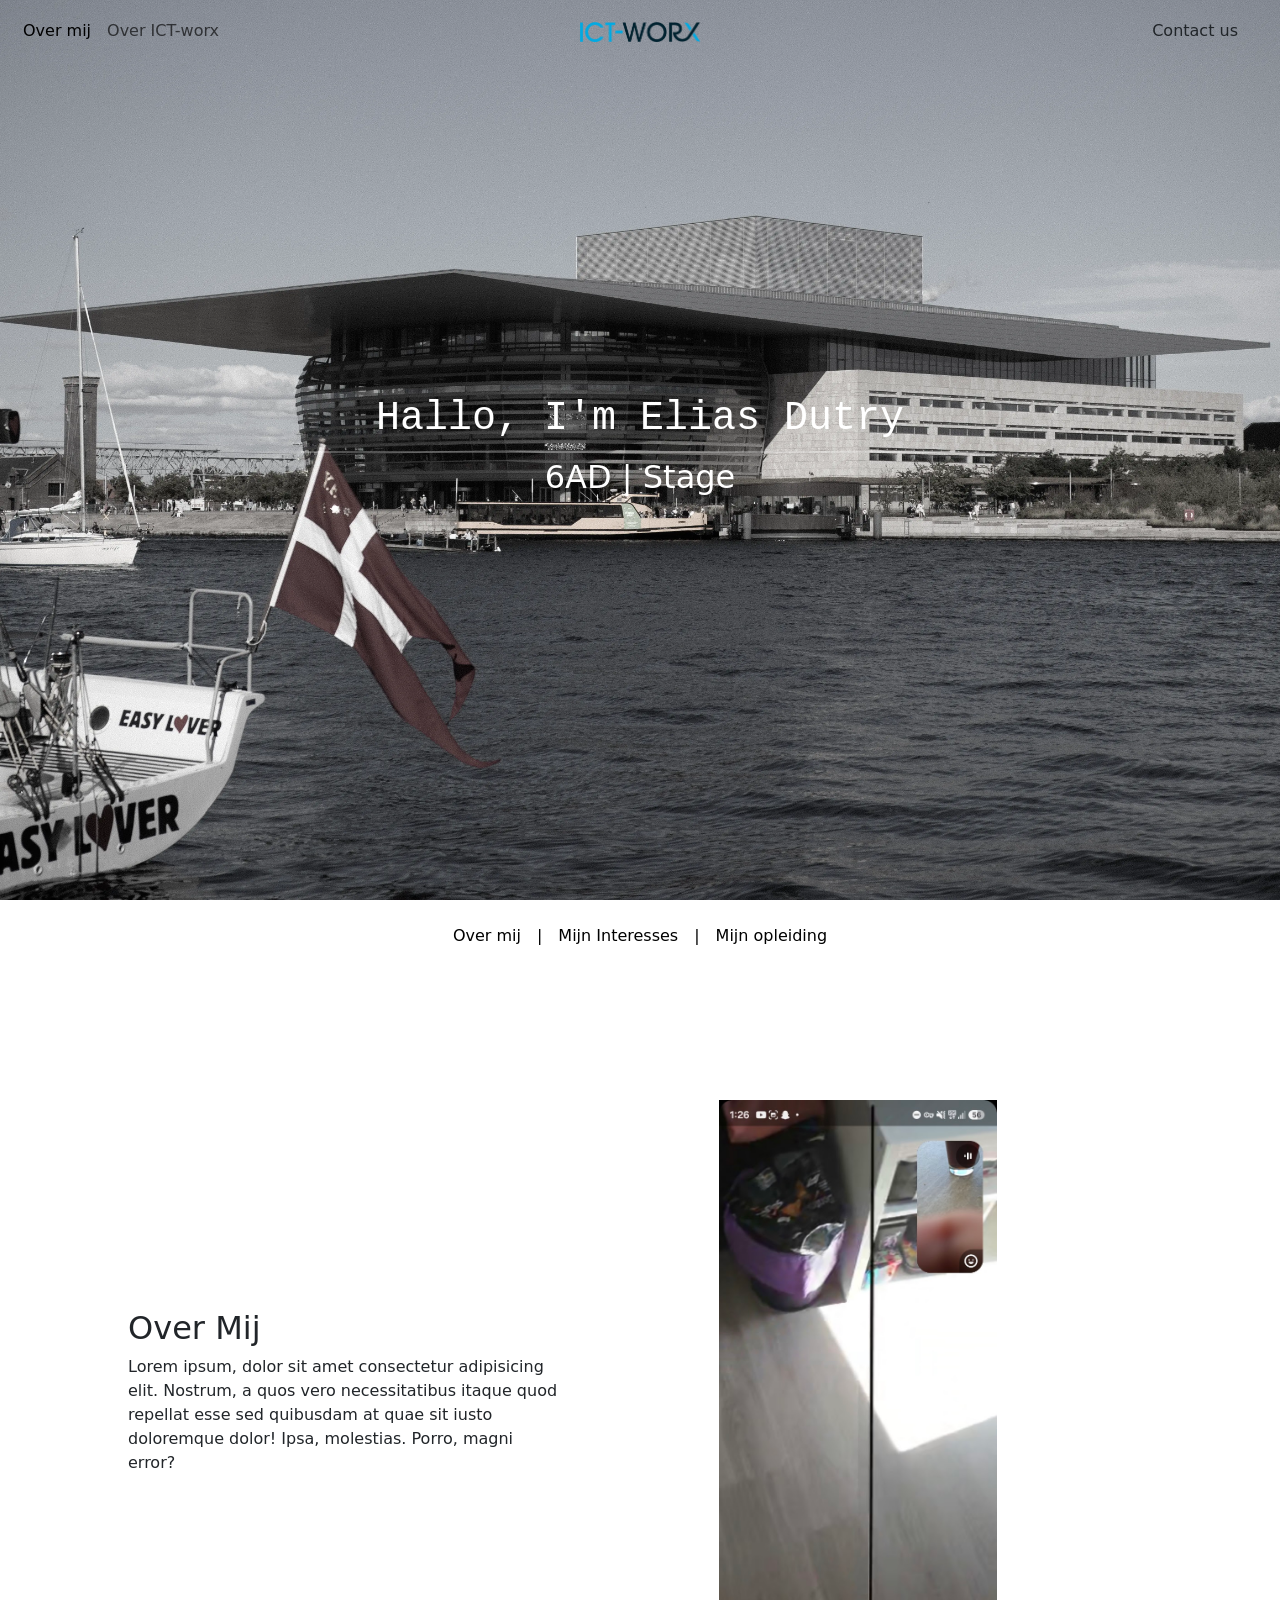
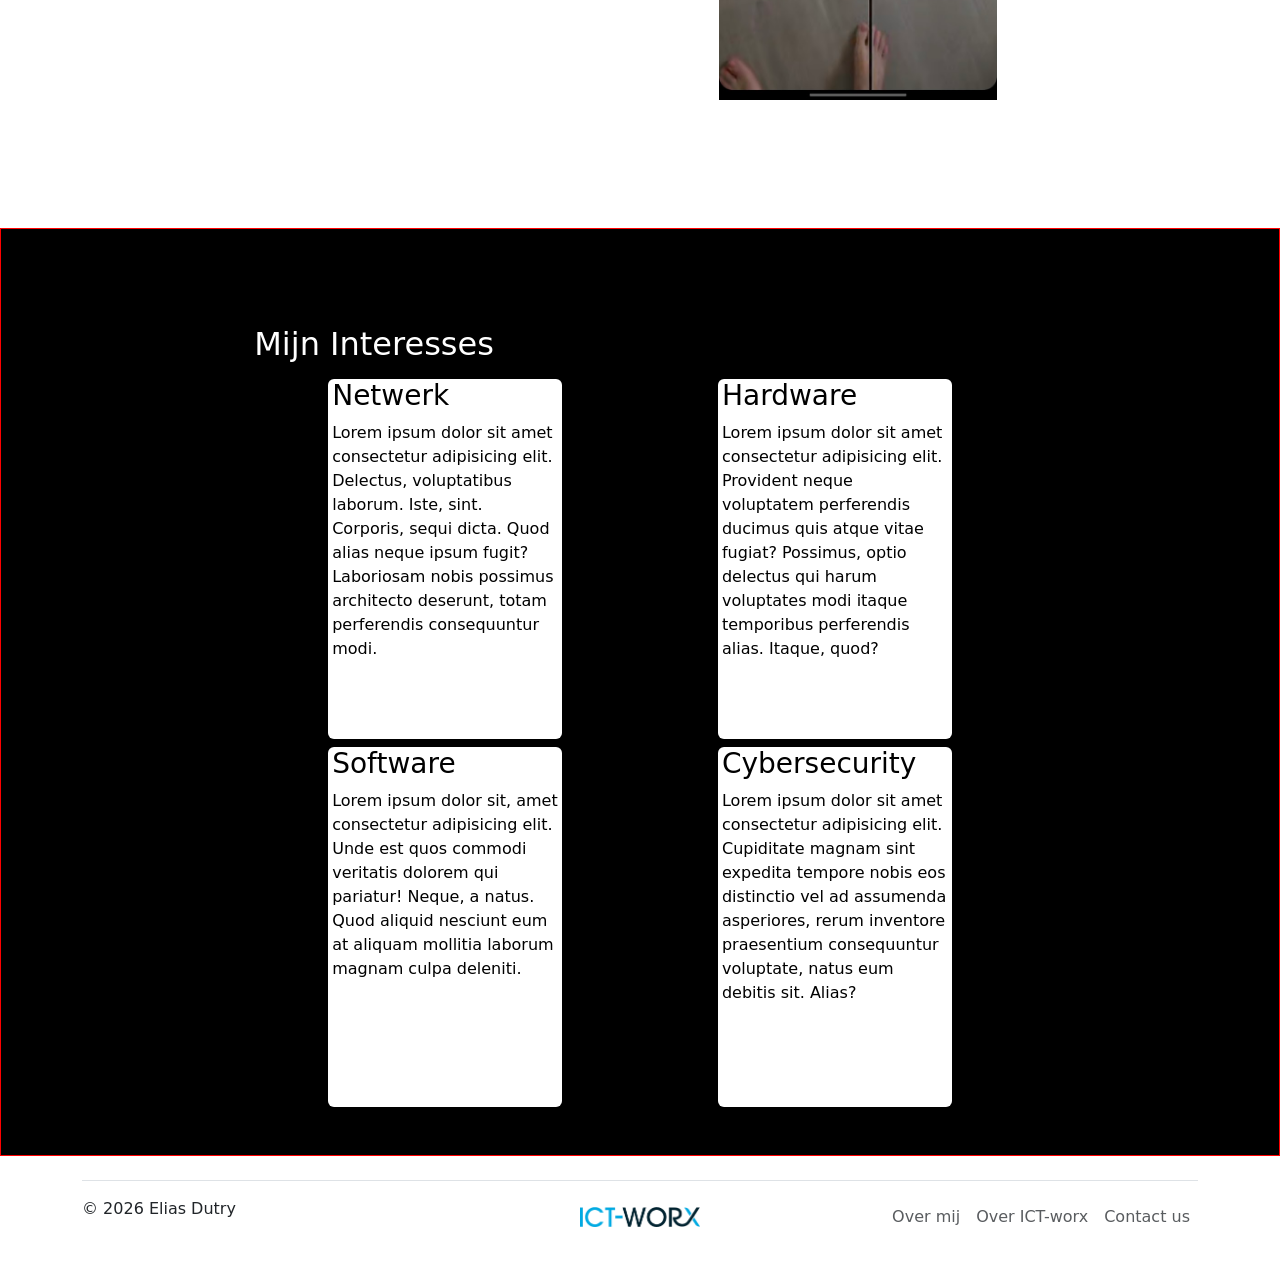
==== index.html @ 5585a932 "Start of mijn-interesses" ====
<!DOCTYPE html>
<html lang="nl">

<head>
    <meta charset="UTF-8">
    <meta name="viewport" content="width=device-width, initial-scale=1.0">
    <title>Over mij</title>

    <!-- Bootstrap referance -->
    <script src="https://cdn.jsdelivr.net/npm/bootstrap@5.3.8/dist/js/bootstrap.bundle.min.js"></script>
    <link href="https://cdn.jsdelivr.net/npm/bootstrap@5.3.8/dist/css/bootstrap.min.css" rel="stylesheet">
    <!--External CSS Stylesheet-->
    <link href="css/style.css" rel="stylesheet">
    <link href="css/style-index.css" rel="stylesheet">
</head>

<body>
    <div id="navbar"></div>

    <main>
        <section id="hero">
            <div class="px-4 py-5 text-center hero">
                <h1>Hallo, I'm Elias Dutry</h1>
                <hr>
                <h2>6AD | Stage</h2>
            </div>
        </section>

        <section>
            <ul class="nav justify-content-center p-3 sup-nav">
                <li class="nav-item">
                    <a class="nav-link" aria-current="page" href="#Over-mij">Over mij</a>
                </li>
                <li class="nav-item">
                    <a class="nav-link" aria-current="page" href="#mijn-interesses">Mijn Interesses</a>
                </li>
                <li class="nav-item">
                    <a class="nav-link" aria-current="page" href="#">Mijn opleiding</a>
                </li>
            </ul>
        </section>

        <section id="over-mij">
            <div class="row g-2">
                <div class="col-md over-mij-text">
                    <div>
                        <h2>Over Mij</h2>
                        <p>Lorem ipsum, dolor sit amet consectetur adipisicing elit. Nostrum, a quos vero
                            necessitatibus
                            itaque quod repellat esse sed quibusdam at quae sit iusto doloremque dolor! Ipsa,
                            molestias.
                            Porro, magni error?</p>
                    </div>
                </div>
                <div class="col-md">
                    <div>
                        <img src="afbeeldingen/Screenshot_20260827_132645_Snapchat.jpg" alt="Martin">
                    </div>

                </div>
            </div>
        </section>

        <section id="mijn-interesses">
            <div class="px-4 py-5 mt-5 div-interesse">
                <div class="row g-2">
                    <h2>Mijn Interesses</h2>
                    <div class="col-md rounded">
                        <h3>Netwerk</h3>
                        <p>Lorem ipsum dolor sit amet consectetur adipisicing elit. Delectus, voluptatibus laborum.
                            Iste, sint. Corporis, sequi dicta. Quod alias neque ipsum fugit? Laboriosam nobis possimus
                            architecto deserunt, totam perferendis consequuntur modi.</p>
                    </div>
                    <div class="col-md rounded">
                        <h3>Hardware</h3>
                        <p>Lorem ipsum dolor sit amet consectetur adipisicing elit. Provident neque voluptatem
                            perferendis ducimus quis atque vitae fugiat? Possimus, optio delectus qui harum voluptates
                            modi itaque temporibus perferendis alias. Itaque, quod?</p>
                    </div>
                    <div class="col-md rounded">
                        <h3>Software</h3>
                        <p>Lorem ipsum dolor sit, amet consectetur adipisicing elit. Unde est quos commodi veritatis
                            dolorem qui pariatur! Neque, a natus. Quod aliquid nesciunt eum at aliquam mollitia laborum
                            magnam culpa deleniti.</p>
                    </div>
                    <div class="col-md rounded">
                        <h3>Cybersecurity</h3>
                        <p>Lorem ipsum dolor sit amet consectetur adipisicing elit. Cupiditate magnam sint expedita
                            tempore nobis eos distinctio vel ad assumenda asperiores, rerum inventore praesentium
                            consequuntur voluptate, natus eum debitis sit. Alias?</p>
                    </div>
                </div>
            </div>
        </section>
    </main>

    <div id="footer"></div>

    <script src="js/components.js"></script>
</body>

</html>
---- css/style.css ----
/*Logo aanpassen voor nav en footer*/
.logo{
    height: 20px;
}
    /*Alles voor de Nav*/
/*Changes some aspects of the main nav bar. Later needed for the logo and contact us*/
.top-row{
    min-height: 45px;
    display: flex;
    align-items: center;
    padding: 0 15px;
}

/*Logo centeren in the navigation bar*/
.logo-center{
    position: absolute;
    left: 50%;
    top: 50%;
    transform: translate(-50%, -50%);
}

.contact-link{
    margin-left: auto;
}

@media (min-width: 768px){
    .top-row{
        min-height: 45px;
    }

    .navbar-collapse{
        position: absolute;
        left: 0;
        top: 50%;
        transform: translateY(-50%);
        padding: 0 15px;
    } 
}
/*Removes border on the hamburger*/
.navbar-toggler, .navbar-toggler:focus{
    border: none;
    box-shadow: none;
}
/*Added padding around the links in the hamburger*/
.navbar .nav-link{
    padding: 7px 15px;
}

/* Scrollbar */
html {
    scrollbar-width: none;
}

html::-webkit-scrollbar {
    display: none;
}

#navbar {
    position: fixed;
    top: 0;
    left: 0;
    width: 100%;

    z-index: 1000;

    transition: transform 0.3s ease;
}

#navbar.nav-hidden {
    transform: translateY(-100%);
}

.navbar {
    background: transparent !important;
    border: none;
}
---- css/style-index.css ----
/* Everything for the Hero section */
#hero {
    color: white;
    /* For background image*/
    background-image: url("../afbeeldingen/background-image.webp");
    background-repeat: no-repeat;
    background-size: cover;
    background-position: center;
    width: 100vw;
    height: 100vh;
    display: flex;
    justify-content: center;
    align-items: center;


}

#hero div {
    width: 70%;
}

.hero h1 {
    font-family: monospace;
}

hr {
    width: calc(100% - 20%);
    display: block;
    height: 5px;
    border: 0;
    border-top: 2px solid white;
    margin: 2px auto;
}

/* Everything for the sup-nav section */
.sup-nav {
    --bs-nav-link-color: black;
    --bs-nav-link-hover-font: black;
}

.sup-nav .nav-item {
    display: flex;
    align-items: center;
}

.sup-nav .nav-item:not(:last-child)::after {
    content: "|";
    color: black;
}

.sup-nav .nav-link {
    transition: transform 0.2s ease, color 0.2s ease;
}

.sup-nav .nav-link:hover {
    transform: scale(1.1);
    color: black;
    font-weight: bold;
}

/* Everything for the Over-mij section */
#over-mij {
    padding: 10%;
}

.over-mij-text {
    padding-right: 15%;
    display: flex;
    justify-content: center;
    align-items: center;
}

#over-mij img {
    height: 600px;
}

/* Everything for the Mijn-Interesses section */
#mijn-interesses {
    color: white;
    border: 1px solid red;
    background-color: black;
}

#mijn-interesses div {
    margin-left: 10%;
    margin-right: 10%;
}

#mijn-interesses .col-md{
    height: 40vh;
    color: black;
    background: white;
}
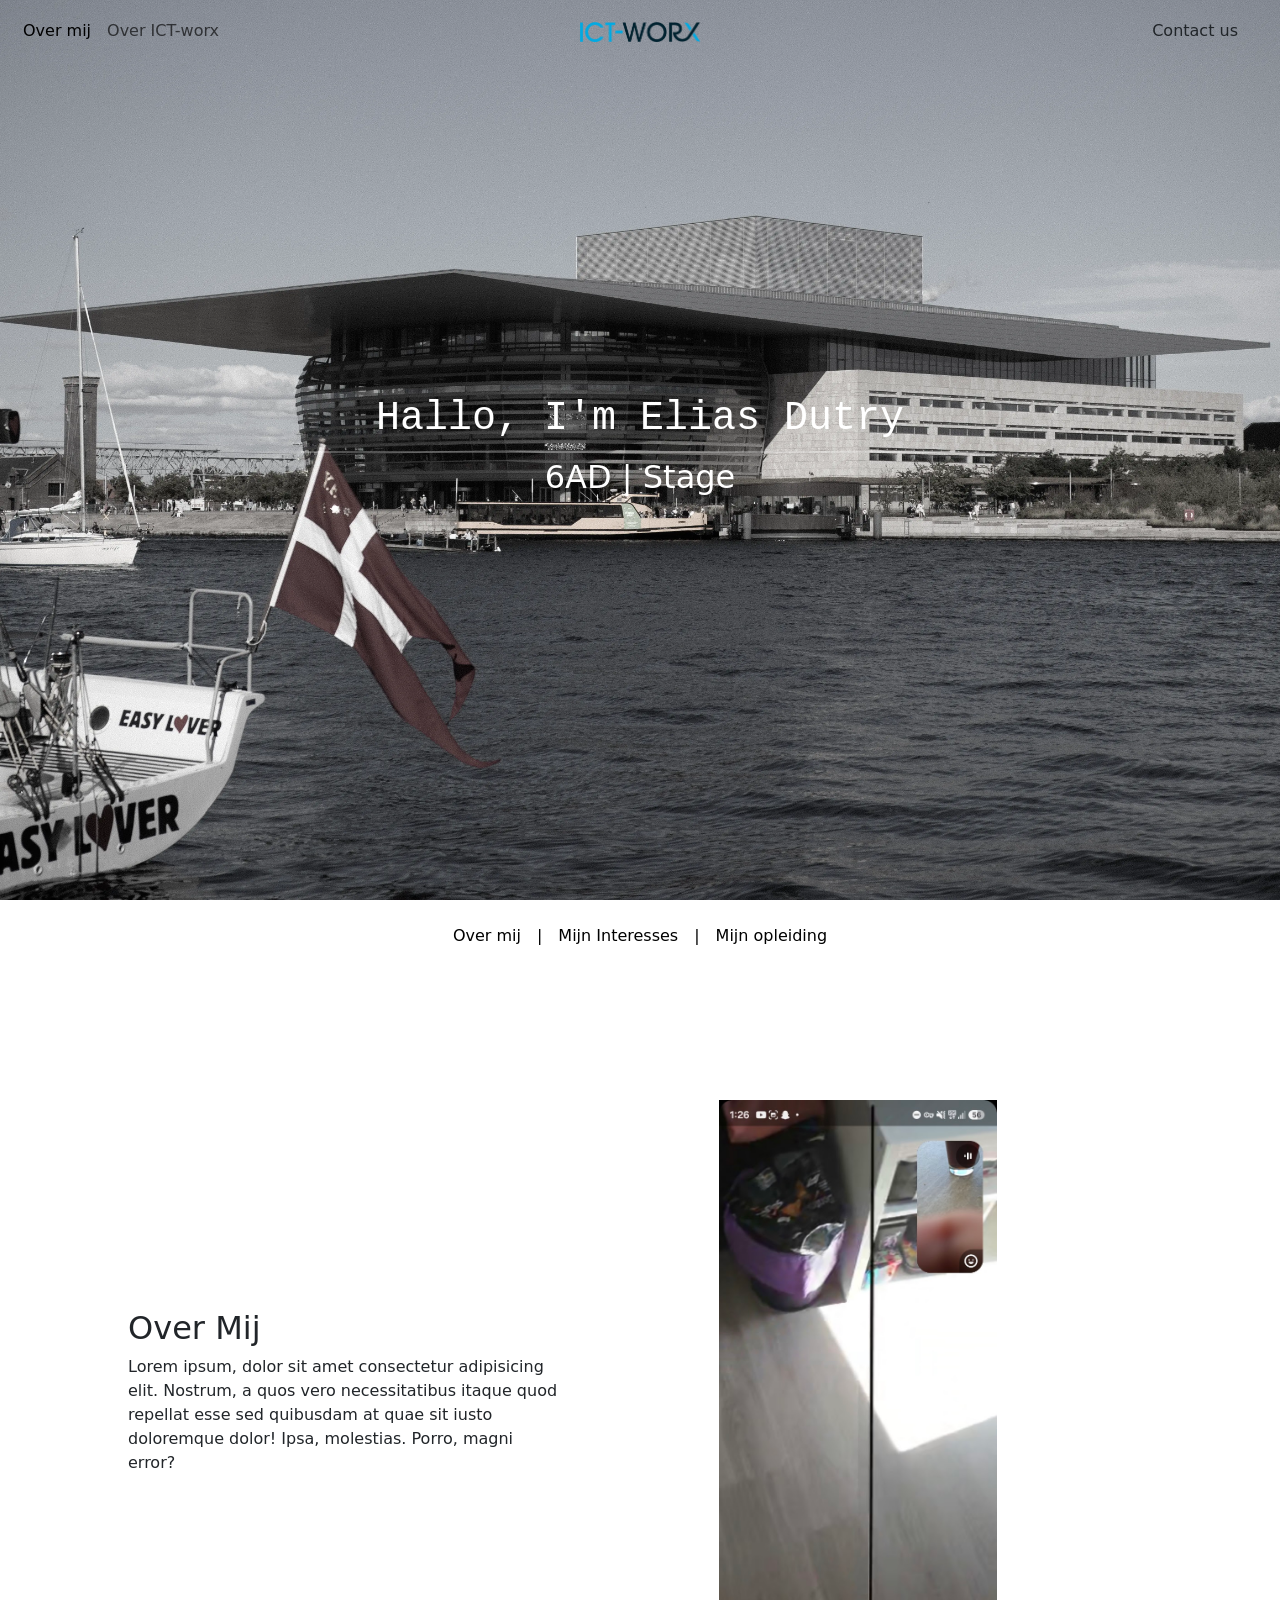
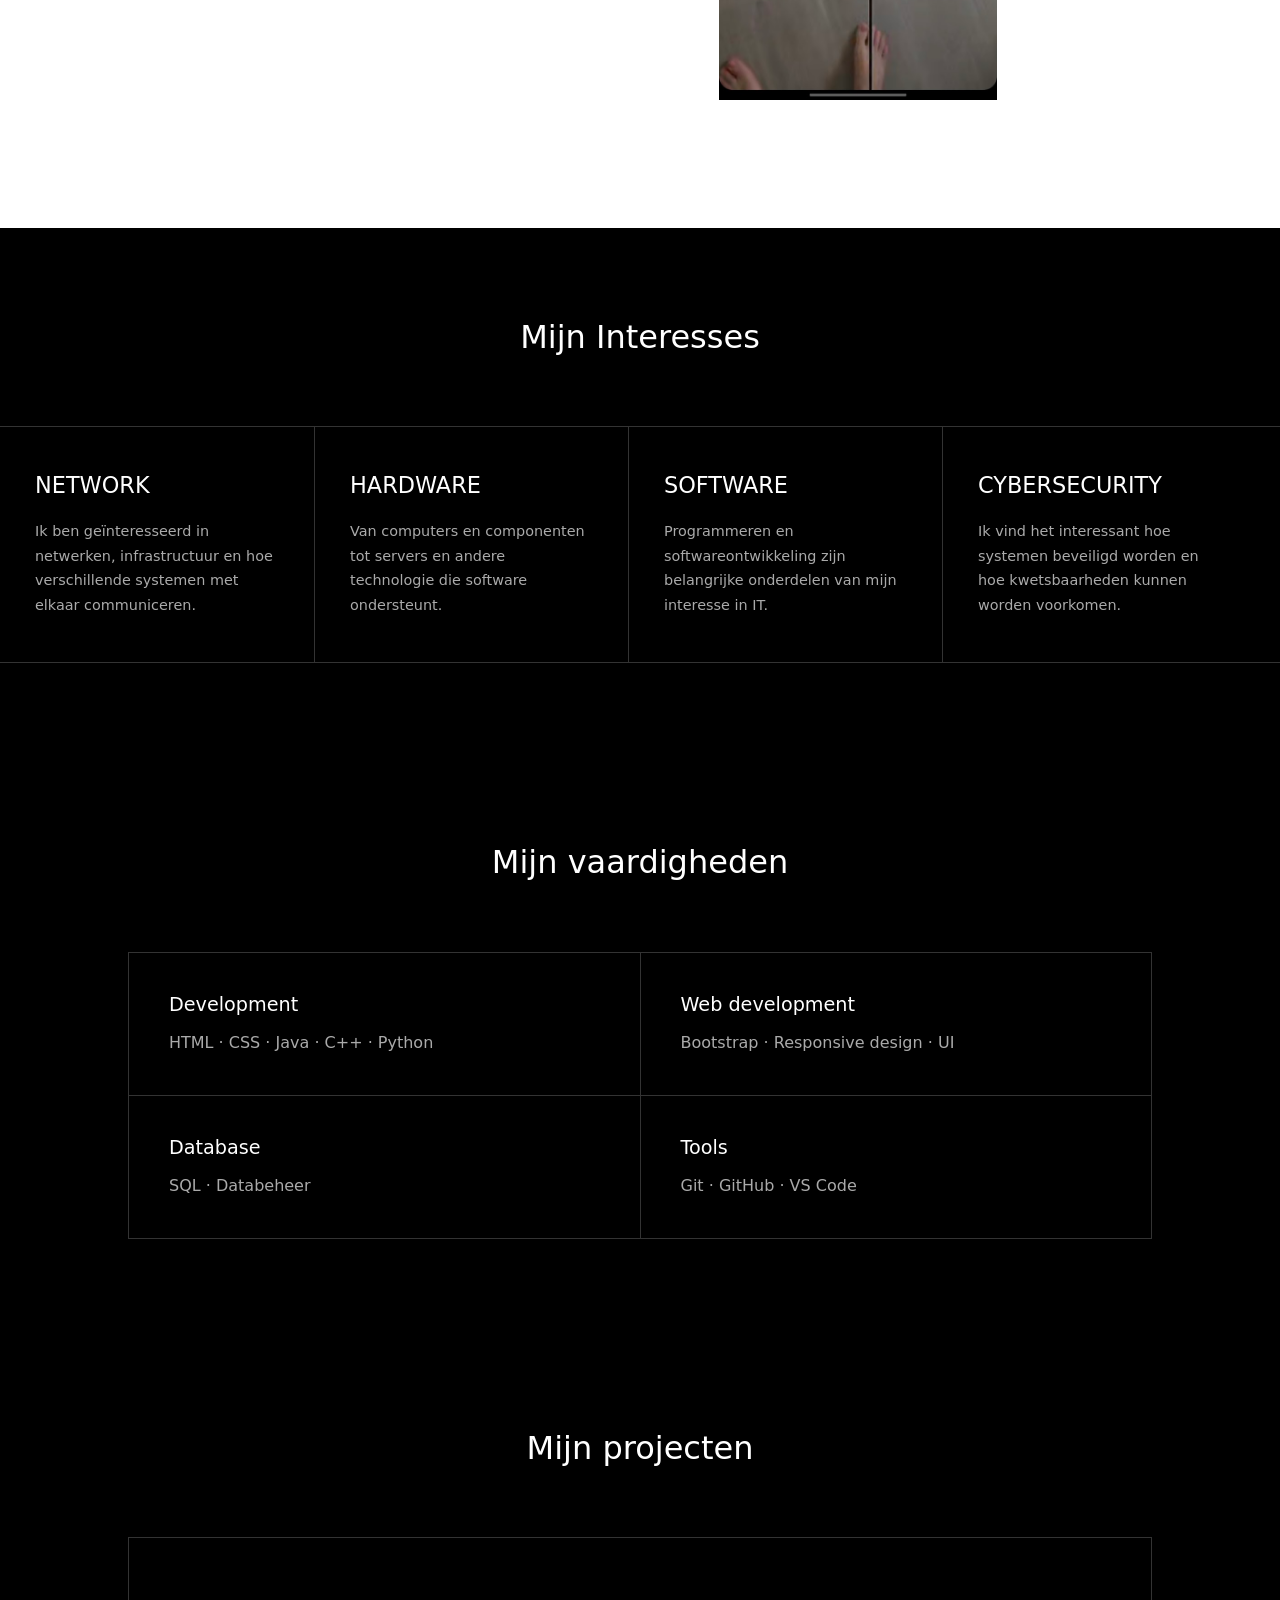
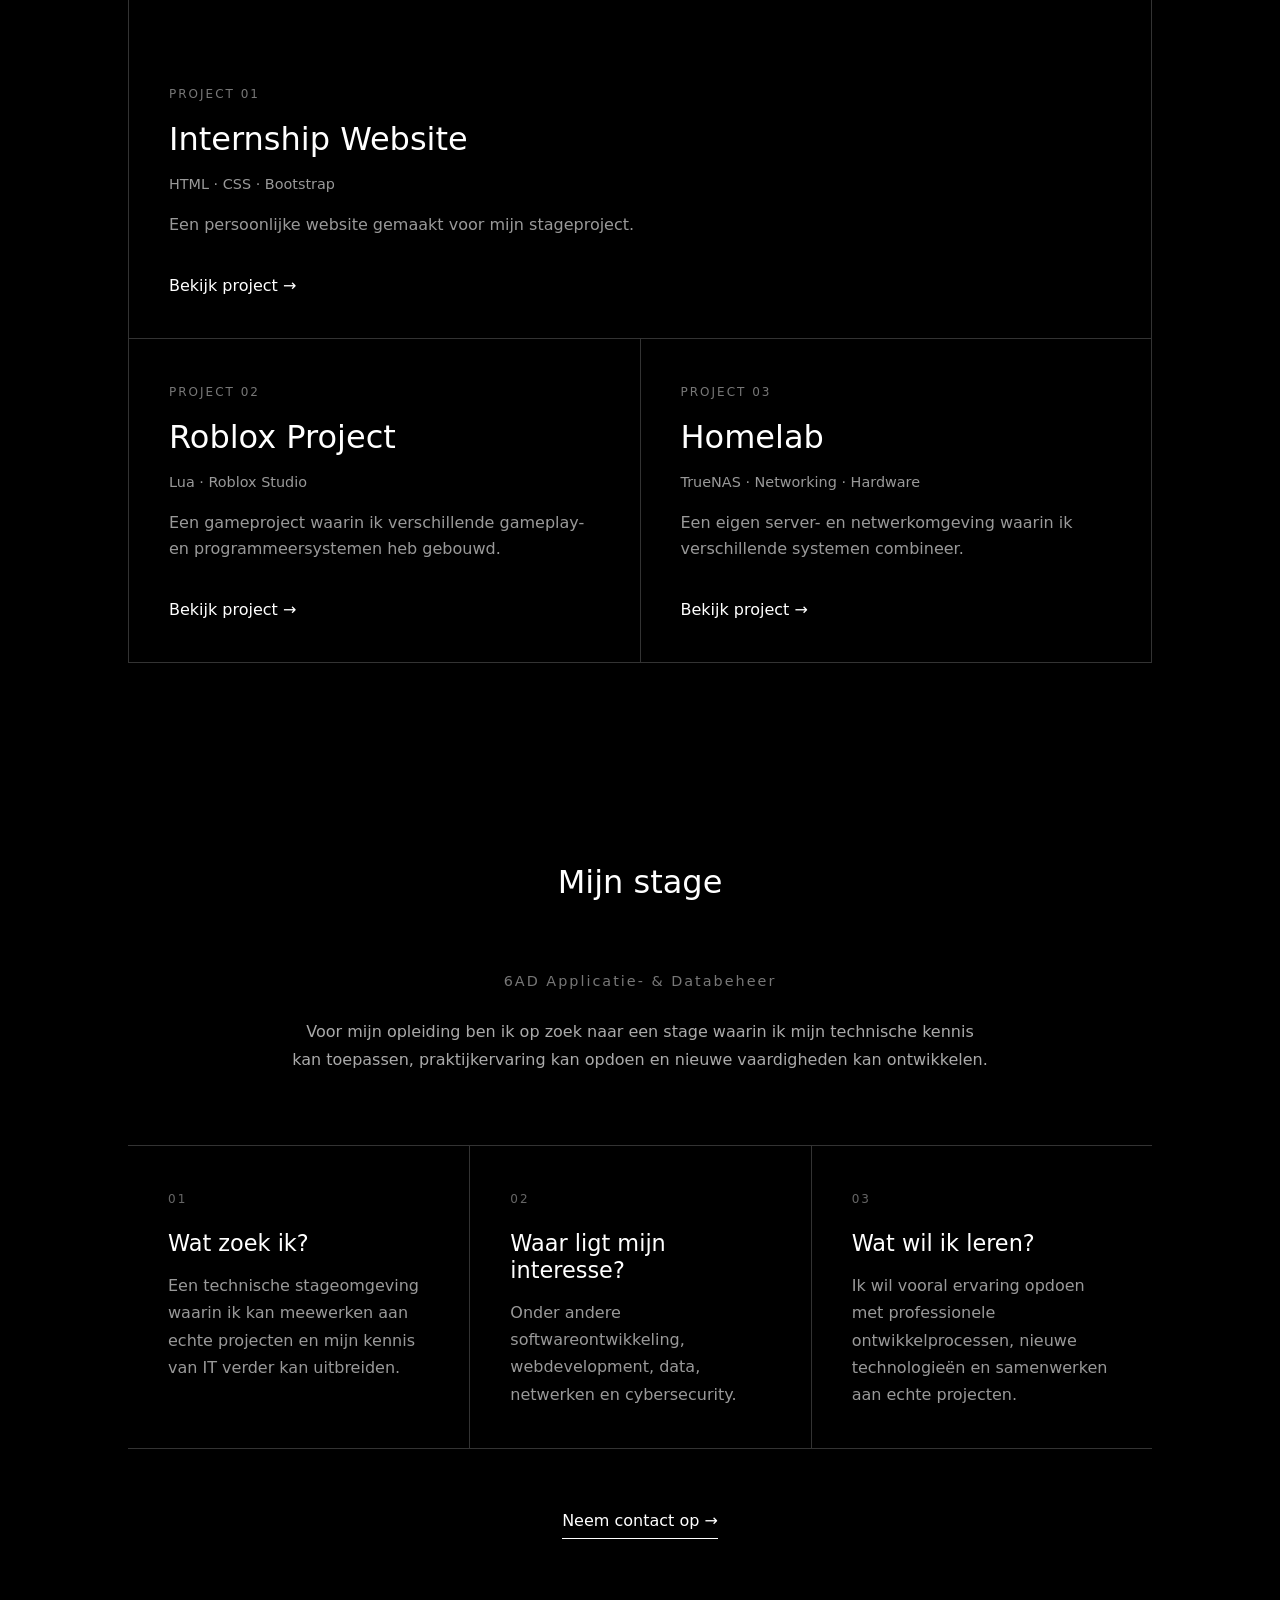
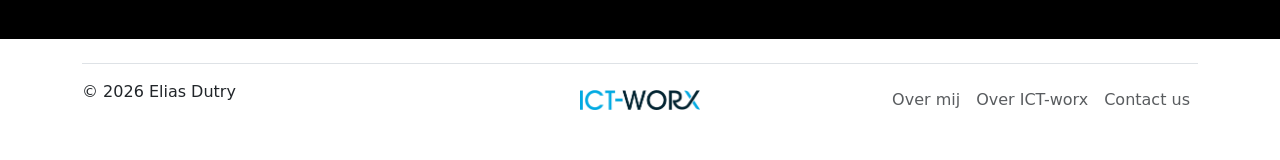
==== commit 84dd1674: "almost done with over mij" ====
--- a/index.html
+++ b/index.html
@@ -61,36 +61,204 @@
             </div>
         </section>
 
-        <section id="mijn-interesses">
-            <div class="px-4 py-5 mt-5 div-interesse">
-                <div class="row g-2">
-                    <h2>Mijn Interesses</h2>
-                    <div class="col-md rounded">
-                        <h3>Netwerk</h3>
-                        <p>Lorem ipsum dolor sit amet consectetur adipisicing elit. Delectus, voluptatibus laborum.
-                            Iste, sint. Corporis, sequi dicta. Quod alias neque ipsum fugit? Laboriosam nobis possimus
-                            architecto deserunt, totam perferendis consequuntur modi.</p>
-                    </div>
-                    <div class="col-md rounded">
-                        <h3>Hardware</h3>
-                        <p>Lorem ipsum dolor sit amet consectetur adipisicing elit. Provident neque voluptatem
-                            perferendis ducimus quis atque vitae fugiat? Possimus, optio delectus qui harum voluptates
-                            modi itaque temporibus perferendis alias. Itaque, quod?</p>
-                    </div>
-                    <div class="col-md rounded">
-                        <h3>Software</h3>
-                        <p>Lorem ipsum dolor sit, amet consectetur adipisicing elit. Unde est quos commodi veritatis
-                            dolorem qui pariatur! Neque, a natus. Quod aliquid nesciunt eum at aliquam mollitia laborum
-                            magnam culpa deleniti.</p>
-                    </div>
-                    <div class="col-md rounded">
-                        <h3>Cybersecurity</h3>
-                        <p>Lorem ipsum dolor sit amet consectetur adipisicing elit. Cupiditate magnam sint expedita
-                            tempore nobis eos distinctio vel ad assumenda asperiores, rerum inventore praesentium
-                            consequuntur voluptate, natus eum debitis sit. Alias?</p>
-                    </div>
-                </div>
-            </div>
+        <section class="interests">
+            <div class="container-fluid">
+                <h2 class="section-title">Mijn Interesses</h2>
+                <div class="row interests-row">
+                    <div class="row">                    
+                        <div class="col-md-6 col-lg-3 interest">
+                            <h3>NETWORK</h3>
+                            <p>Ik ben geïnteresseerd in netwerken, infrastructuur
+                                en hoe verschillende systemen met elkaar communiceren.</p>
+                        </div>
+                        <div class="col-md-6 col-lg-3 interest">
+                            <h3>HARDWARE</h3>
+                            <p>Van computers en componenten tot servers en andere
+                                technologie die software ondersteunt.</p>
+                        </div>
+                        <div class="col-md-6 col-lg-3 interest">
+                            <h3>SOFTWARE</h3>
+                            <p>Programmeren en softwareontwikkeling zijn belangrijke
+                                onderdelen van mijn interesse in IT.</p>
+                        </div>
+                        <div class="col-md-6 col-lg-3 interest">
+                            <h3>CYBERSECURITY</h3>
+                            <p>Ik vind het interessant hoe systemen beveiligd worden
+                                en hoe kwetsbaarheden kunnen worden voorkomen.</p>
+                        </div>
+                    </div>
+                </div>
+            </div>
+        </section>
+
+        <section class="skills">
+
+            <h2 class="section-title">Mijn vaardigheden</h2>
+        
+            <div class="skills-grid">
+        
+                <div class="skill">
+                    <h3>Development</h3>
+                    <p>HTML · CSS · Java · C++ · Python</p>
+                </div>
+        
+                <div class="skill">
+                    <h3>Web development</h3>
+                    <p>Bootstrap · Responsive design · UI</p>
+                </div>
+        
+                <div class="skill">
+                    <h3>Database</h3>
+                    <p>SQL · Databeheer</p>
+                </div>
+        
+                <div class="skill">
+                    <h3>Tools</h3>
+                    <p>Git · GitHub · VS Code</p>
+                </div>
+        
+            </div>
+        
+        </section>
+
+        <section class="projects">
+
+            <h2 class="section-title">Mijn projecten</h2>
+        
+            <div class="projects-grid">
+        
+                <article class="project project-large">
+                    <div class="project-content">
+        
+                        <span class="project-number">PROJECT 01</span>
+        
+                        <h3>Internship Website</h3>
+        
+                        <p class="project-tech">
+                            HTML · CSS · Bootstrap
+                        </p>
+        
+                        <p>
+                            Een persoonlijke website gemaakt voor mijn
+                            stageproject.
+                        </p>
+        
+                        <a href="index.html">Bekijk project →</a>
+        
+                    </div>
+                </article>
+        
+        
+                <article class="project">
+                    <div class="project-content">
+        
+                        <span class="project-number">PROJECT 02</span>
+        
+                        <h3>Roblox Project</h3>
+        
+                        <p class="project-tech">
+                            Lua · Roblox Studio
+                        </p>
+        
+                        <p>
+                            Een gameproject waarin ik verschillende
+                            gameplay- en programmeersystemen heb gebouwd.
+                        </p>
+        
+                        <a href="#">Bekijk project →</a>
+        
+                    </div>
+                </article>
+        
+        
+                <article class="project">
+                    <div class="project-content">
+        
+                        <span class="project-number">PROJECT 03</span>
+        
+                        <h3>Homelab</h3>
+        
+                        <p class="project-tech">
+                            TrueNAS · Networking · Hardware
+                        </p>
+        
+                        <p>
+                            Een eigen server- en netwerkomgeving waarin
+                            ik verschillende systemen combineer.
+                        </p>
+        
+                        <a href="#">Bekijk project →</a>
+        
+                    </div>
+                </article>
+        
+            </div>
+        
+        </section>
+
+        <section class="internship">
+
+            <h2 class="section-title">Mijn stage</h2>
+        
+            <div class="internship-intro">
+                <p class="internship-subtitle">
+                    6AD Applicatie- & Databeheer
+                </p>
+        
+                <p>
+                    Voor mijn opleiding ben ik op zoek naar een stage
+                    waarin ik mijn technische kennis kan toepassen,
+                    praktijkervaring kan opdoen en nieuwe vaardigheden
+                    kan ontwikkelen.
+                </p>
+            </div>
+        
+        
+            <div class="internship-grid">
+        
+                <div class="internship-item">
+                    <span>01</span>
+                    <h3>Wat zoek ik?</h3>
+        
+                    <p>
+                        Een technische stageomgeving waarin ik kan
+                        meewerken aan echte projecten en mijn kennis
+                        van IT verder kan uitbreiden.
+                    </p>
+                </div>
+        
+        
+                <div class="internship-item">
+                    <span>02</span>
+                    <h3>Waar ligt mijn interesse?</h3>
+        
+                    <p>
+                        Onder andere softwareontwikkeling, webdevelopment,
+                        data, netwerken en cybersecurity.
+                    </p>
+                </div>
+        
+        
+                <div class="internship-item">
+                    <span>03</span>
+                    <h3>Wat wil ik leren?</h3>
+        
+                    <p>
+                        Ik wil vooral ervaring opdoen met professionele
+                        ontwikkelprocessen, nieuwe technologieën en
+                        samenwerken aan echte projecten.
+                    </p>
+                </div>
+        
+            </div>
+        
+        
+            <div class="internship-contact">
+                <a href="contact.html">
+                    Neem contact op →
+                </a>
+            </div>
+        
         </section>
     </main>
 
--- a/css/style-index.css
+++ b/css/style-index.css
@@ -11,8 +11,6 @@
     display: flex;
     justify-content: center;
     align-items: center;
-
-
 }
 
 #hero div {
@@ -75,19 +73,256 @@
 }
 
 /* Everything for the Mijn-Interesses section */
-#mijn-interesses {
-    color: white;
-    border: 1px solid red;
-    background-color: black;
-}
-
-#mijn-interesses div {
-    margin-left: 10%;
-    margin-right: 10%;
-}
-
-#mijn-interesses .col-md{
-    height: 40vh;
-    color: black;
-    background: white;
+.interests {
+    background-color: #000;
+    color: #fff;
+    padding: 90px 0;
+}
+
+.section-title {
+    text-align: center;
+    font-size: 2rem;
+    margin-bottom: 70px;
+}
+
+.interests-row {
+    border-top: 1px solid #333;
+    border-bottom: 1px solid #333;
+}
+
+.interest {
+    padding: 45px 35px;
+}
+
+.interest + .interest {
+    border-left: 1px solid #333;
+}
+
+.interest h3 {
+    font-size: 1.4rem;
+    margin-bottom: 20px;
+}
+
+.interest p {
+    color: #aaa;
+    font-size: 0.9rem;
+    line-height: 1.7;
+    margin: 0;
+}
+
+@media (max-width: 991px) {
+    .interest + .interest {
+        border-left: none;
+        border-top: 1px solid #333;
+    }
+}
+
+/*Everything for the skills section*/
+.skills {
+    padding: 90px 10%;
+    background-color: #000;
+    color: #fff;
+}
+
+.skills-grid {
+    display: grid;
+    grid-template-columns: repeat(2, 1fr);
+    border-top: 1px solid #333;
+    border-left: 1px solid #333;
+}
+
+.skill {
+    padding: 40px;
+    border-right: 1px solid #333;
+    border-bottom: 1px solid #333;
+}
+
+.skill h3 {
+    font-size: 1.2rem;
+    margin-bottom: 15px;
+}
+
+.skill p {
+    color: #aaa;
+    margin: 0;
+}
+
+/*Everything for the projects section*/
+.projects {
+    background-color: #000;
+    color: #fff;
+    padding: 100px 10%;
+}
+
+.projects-grid {
+    display: grid;
+    grid-template-columns: repeat(2, 1fr);
+    gap: 1px;
+    background-color: #333;
+    border: 1px solid #333;
+}
+
+.project {
+    background-color: #000;
+    min-height: 300px;
+    padding: 40px;
+    display: flex;
+    align-items: flex-end;
+    transition: background-color 0.3s ease;
+}
+
+.project-large {
+    grid-column: span 2;
+    min-height: 400px;
+}
+
+.project-content {
+    max-width: 600px;
+}
+
+.project-number {
+    font-size: 0.75rem;
+    color: #777;
+    letter-spacing: 2px;
+}
+
+.project h3 {
+    font-size: 2rem;
+    margin: 15px 0;
+}
+
+.project-tech {
+    color: #aaa;
+    font-size: 0.9rem;
+}
+
+.project p {
+    color: #999;
+    line-height: 1.6;
+}
+
+.project a {
+    display: inline-block;
+    margin-top: 20px;
+    color: #fff;
+    text-decoration: none;
+}
+
+.project a:hover {
+    text-decoration: underline;
+}
+
+.project:hover {
+    background-color: #111;
+}
+
+@media (max-width: 768px) {
+
+    .projects {
+        padding: 70px 6%;
+    }
+
+    .projects-grid {
+        grid-template-columns: 1fr;
+    }
+
+    .project-large {
+        grid-column: span 1;
+    }
+
+    .project {
+        min-height: 280px;
+    }
+}
+/*Everything for the internship section*/
+.internship {
+    background-color: #000;
+    color: #fff;
+    padding: 100px 10%;
+}
+
+.internship-intro {
+    max-width: 700px;
+    margin: 0 auto 70px;
+    text-align: center;
+}
+
+.internship-subtitle {
+    color: #777;
+    font-size: 0.9rem;
+    letter-spacing: 2px;
+    margin-bottom: 25px;
+}
+
+.internship-intro > p:last-child {
+    color: #aaa;
+    line-height: 1.8;
+}
+
+
+.internship-grid {
+    display: grid;
+    grid-template-columns: repeat(3, 1fr);
+
+    border-top: 1px solid #333;
+    border-bottom: 1px solid #333;
+}
+
+.internship-item {
+    padding: 40px;
+}
+
+.internship-item + .internship-item {
+    border-left: 1px solid #333;
+}
+
+.internship-item span {
+    color: #666;
+    font-size: 0.75rem;
+    letter-spacing: 2px;
+}
+
+.internship-item h3 {
+    margin: 20px 0 15px;
+    font-size: 1.4rem;
+}
+
+.internship-item p {
+    color: #999;
+    line-height: 1.7;
+    margin: 0;
+}
+
+
+.internship-contact {
+    text-align: center;
+    margin-top: 60px;
+}
+
+.internship-contact a {
+    display: inline-block;
+    color: #fff;
+    text-decoration: none;
+    border-bottom: 1px solid #fff;
+    padding-bottom: 5px;
+}
+
+.internship-contact a:hover {
+    opacity: 0.6;
+}
+
+@media (max-width: 768px) {
+
+    .internship {
+        padding: 70px 6%;
+    }
+
+    .internship-grid {
+        grid-template-columns: 1fr;
+    }
+
+    .internship-item + .internship-item {
+        border-left: none;
+        border-top: 1px solid #333;
+    }
 }
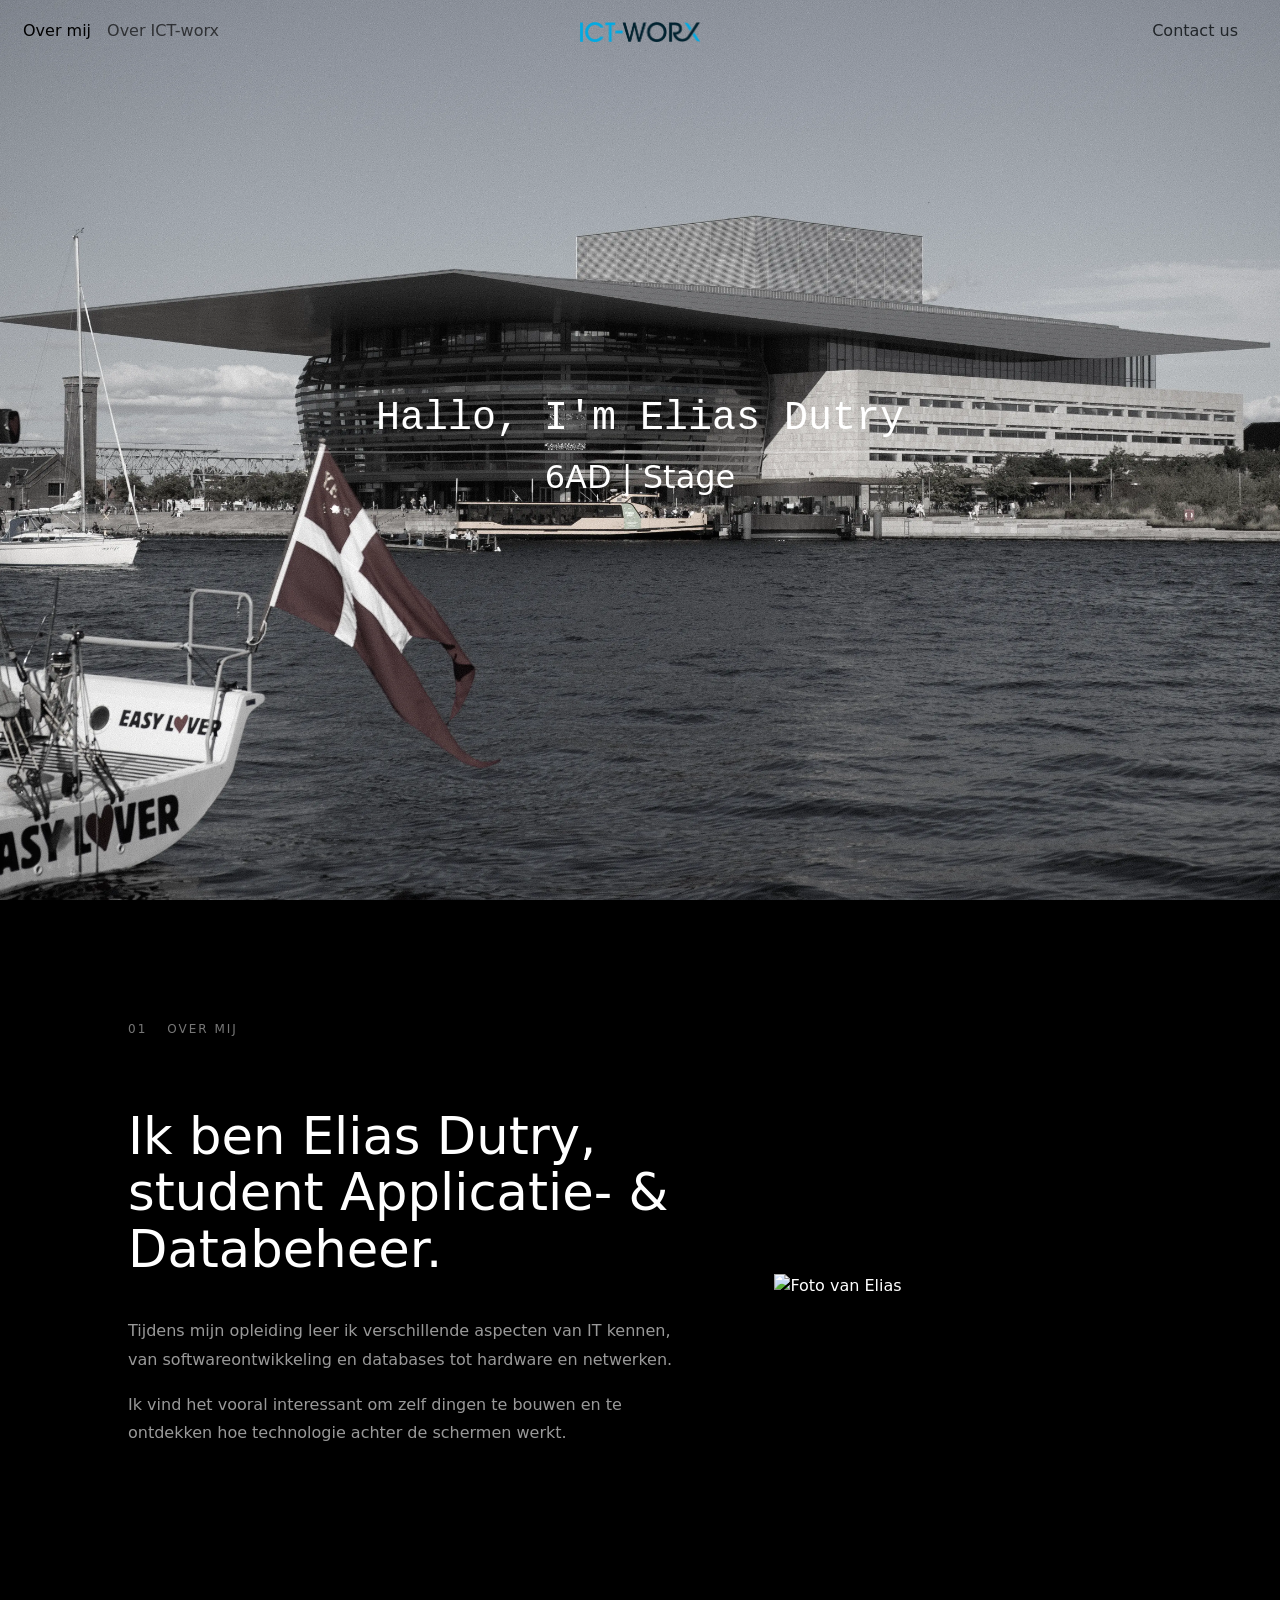
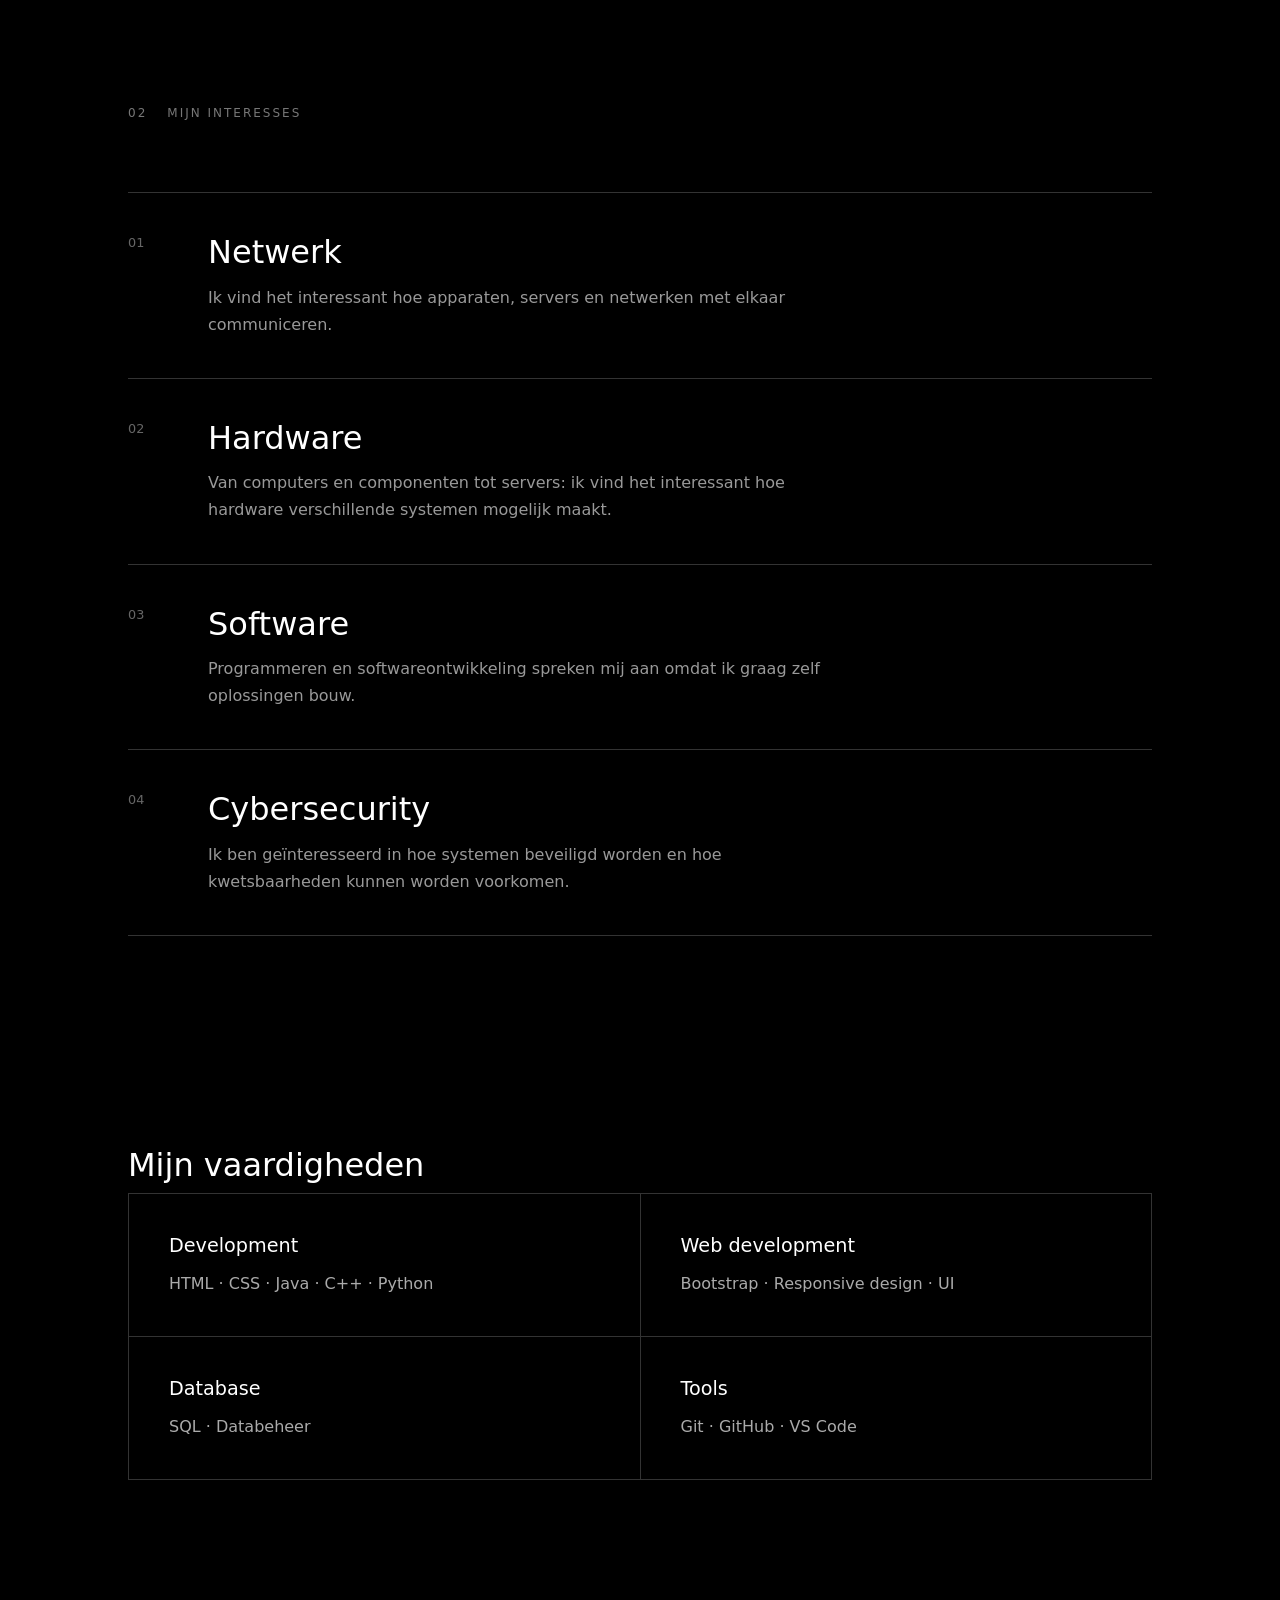
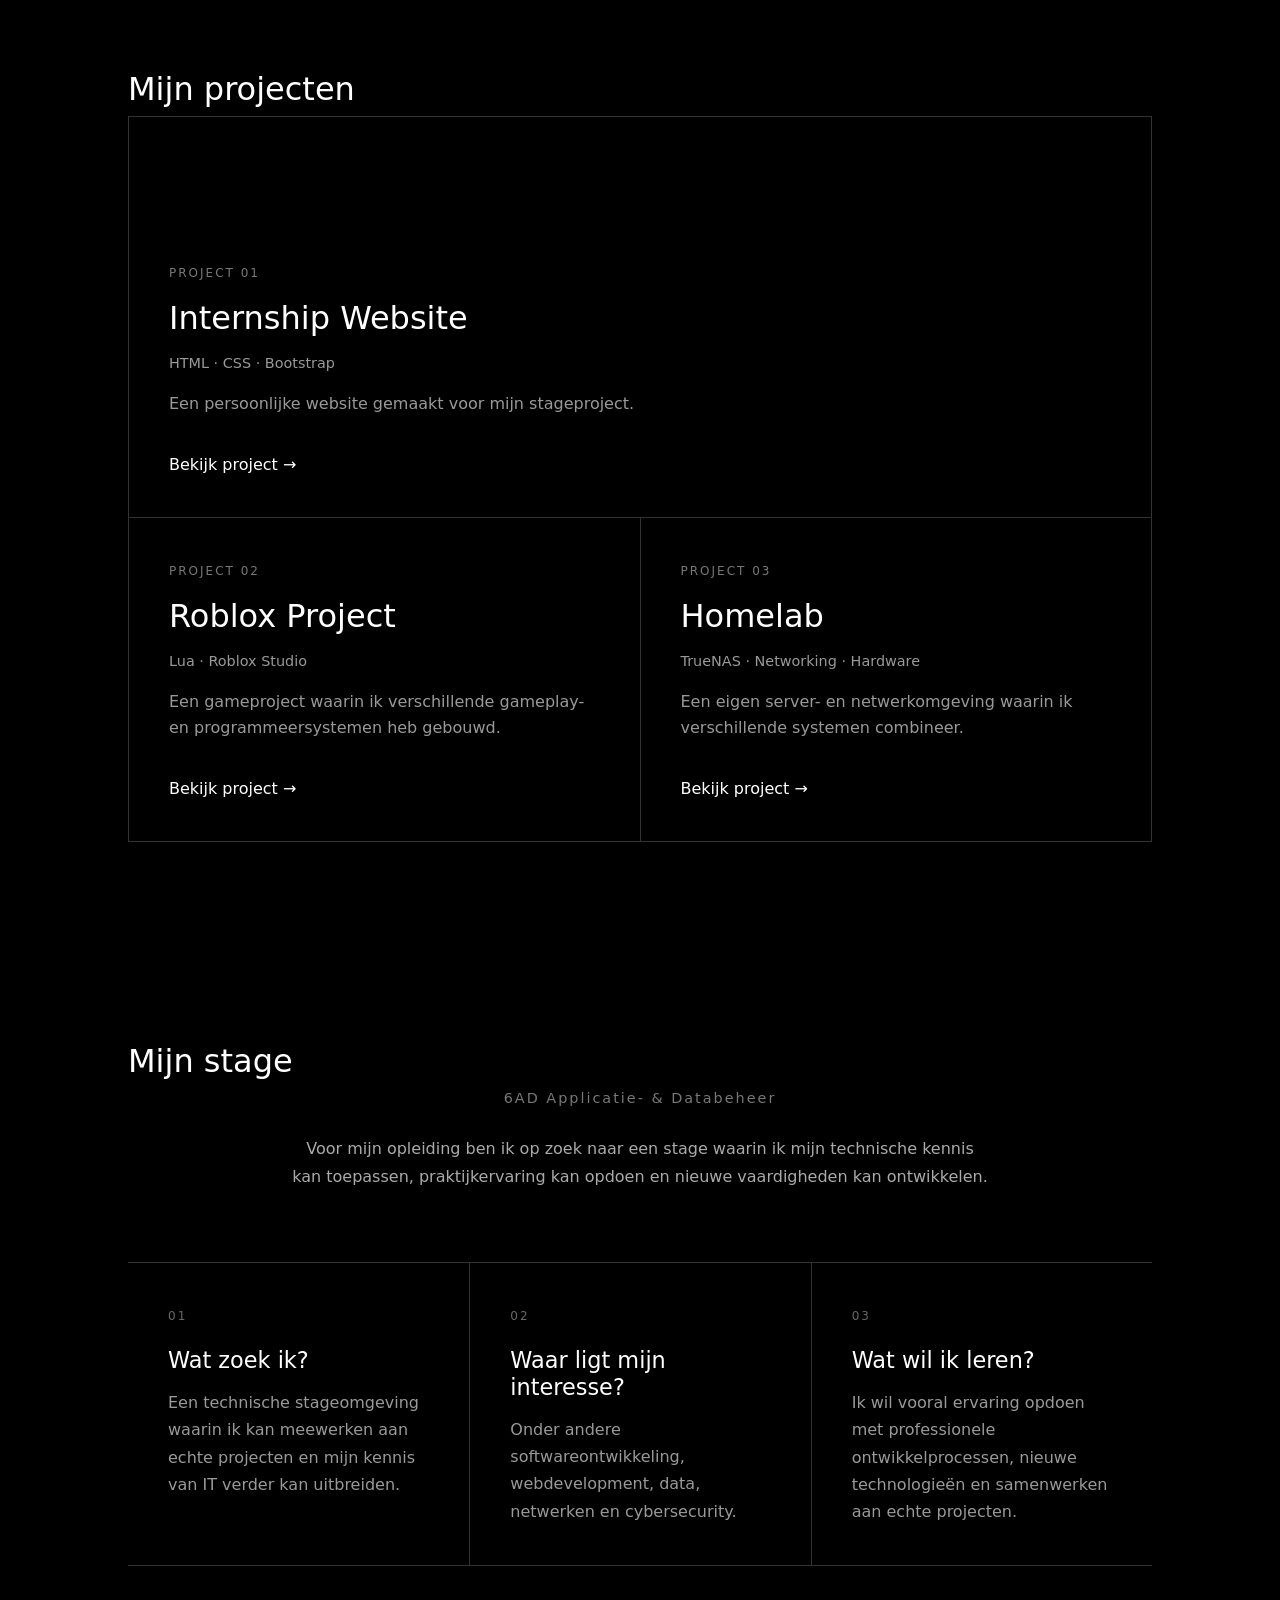
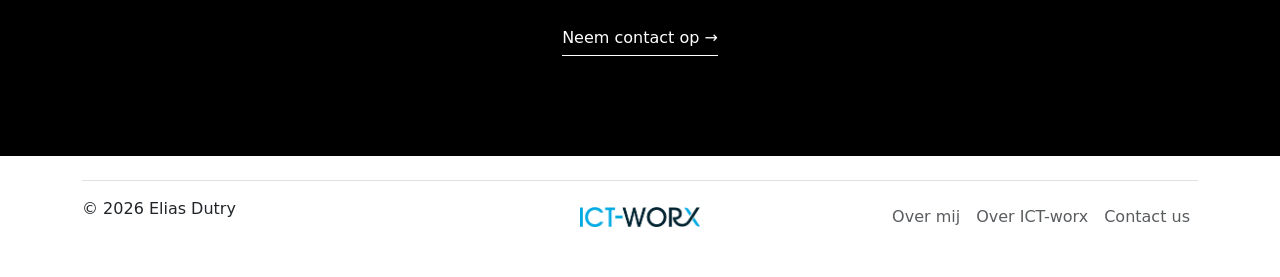
==== commit beab5953: "done main page just finishing touch" ====
--- a/index.html
+++ b/index.html
@@ -26,69 +26,103 @@
             </div>
         </section>
 
-        <section>
-            <ul class="nav justify-content-center p-3 sup-nav">
-                <li class="nav-item">
-                    <a class="nav-link" aria-current="page" href="#Over-mij">Over mij</a>
-                </li>
-                <li class="nav-item">
-                    <a class="nav-link" aria-current="page" href="#mijn-interesses">Mijn Interesses</a>
-                </li>
-                <li class="nav-item">
-                    <a class="nav-link" aria-current="page" href="#">Mijn opleiding</a>
-                </li>
-            </ul>
-        </section>
-
-        <section id="over-mij">
-            <div class="row g-2">
-                <div class="col-md over-mij-text">
+        <section id="over-mij" class="about">
+
+            <div class="section-label">
+                <span>01</span>
+                <span>OVER MIJ</span>
+            </div>
+        
+            <div class="about-grid">
+        
+                <div class="about-text">
+        
+                    <h2>
+                        Ik ben Elias Dutry,
+                        student Applicatie- & Databeheer.
+                    </h2>
+        
+                    <p>
+                        Tijdens mijn opleiding leer ik verschillende aspecten
+                        van IT kennen, van softwareontwikkeling en databases
+                        tot hardware en netwerken.
+                    </p>
+        
+                    <p>
+                        Ik vind het vooral interessant om zelf dingen te bouwen
+                        en te ontdekken hoe technologie achter de schermen werkt.
+                    </p>
+        
+                </div>
+        
+                <div class="about-image">
+                    <img src="afbeeldingen/martin.jpg" alt="Foto van Elias">
+                </div>
+        
+            </div>
+        
+        </section>
+
+        <section id="mijn-interesses" class="interests">
+
+            <div class="section-label">
+                <span>02</span>
+                <span>MIJN INTERESSES</span>
+            </div>
+        
+            <div class="interest-list">
+        
+                <article class="interest-item">
+                    <span class="interest-number">01</span>
+        
                     <div>
-                        <h2>Over Mij</h2>
-                        <p>Lorem ipsum, dolor sit amet consectetur adipisicing elit. Nostrum, a quos vero
-                            necessitatibus
-                            itaque quod repellat esse sed quibusdam at quae sit iusto doloremque dolor! Ipsa,
-                            molestias.
-                            Porro, magni error?</p>
-                    </div>
-                </div>
-                <div class="col-md">
+                        <h3>Netwerk</h3>
+                        <p>
+                            Ik vind het interessant hoe apparaten, servers
+                            en netwerken met elkaar communiceren.
+                        </p>
+                    </div>
+                </article>
+        
+                <article class="interest-item">
+                    <span class="interest-number">02</span>
+        
                     <div>
-                        <img src="afbeeldingen/Screenshot_20260827_132645_Snapchat.jpg" alt="Martin">
-                    </div>
-
-                </div>
-            </div>
-        </section>
-
-        <section class="interests">
-            <div class="container-fluid">
-                <h2 class="section-title">Mijn Interesses</h2>
-                <div class="row interests-row">
-                    <div class="row">                    
-                        <div class="col-md-6 col-lg-3 interest">
-                            <h3>NETWORK</h3>
-                            <p>Ik ben geïnteresseerd in netwerken, infrastructuur
-                                en hoe verschillende systemen met elkaar communiceren.</p>
-                        </div>
-                        <div class="col-md-6 col-lg-3 interest">
-                            <h3>HARDWARE</h3>
-                            <p>Van computers en componenten tot servers en andere
-                                technologie die software ondersteunt.</p>
-                        </div>
-                        <div class="col-md-6 col-lg-3 interest">
-                            <h3>SOFTWARE</h3>
-                            <p>Programmeren en softwareontwikkeling zijn belangrijke
-                                onderdelen van mijn interesse in IT.</p>
-                        </div>
-                        <div class="col-md-6 col-lg-3 interest">
-                            <h3>CYBERSECURITY</h3>
-                            <p>Ik vind het interessant hoe systemen beveiligd worden
-                                en hoe kwetsbaarheden kunnen worden voorkomen.</p>
-                        </div>
-                    </div>
-                </div>
-            </div>
+                        <h3>Hardware</h3>
+                        <p>
+                            Van computers en componenten tot servers:
+                            ik vind het interessant hoe hardware
+                            verschillende systemen mogelijk maakt.
+                        </p>
+                    </div>
+                </article>
+        
+                <article class="interest-item">
+                    <span class="interest-number">03</span>
+        
+                    <div>
+                        <h3>Software</h3>
+                        <p>
+                            Programmeren en softwareontwikkeling spreken
+                            mij aan omdat ik graag zelf oplossingen bouw.
+                        </p>
+                    </div>
+                </article>
+        
+                <article class="interest-item">
+                    <span class="interest-number">04</span>
+        
+                    <div>
+                        <h3>Cybersecurity</h3>
+                        <p>
+                            Ik ben geïnteresseerd in hoe systemen beveiligd
+                            worden en hoe kwetsbaarheden kunnen worden voorkomen.
+                        </p>
+                    </div>
+                </article>
+        
+            </div>
+        
         </section>
 
         <section class="skills">
--- a/css/style-index.css
+++ b/css/style-index.css
@@ -1,3 +1,20 @@
+.section-label {
+    display: flex;
+    gap: 20px;
+    align-items: center;
+
+    margin-bottom: 70px;
+
+    color: #777;
+    font-size: 0.75rem;
+    letter-spacing: 2px;
+}
+.about,
+.interests {
+    padding: 120px 10%;
+    background-color: #000;
+    color: #fff;
+}
 /* Everything for the Hero section */
 #hero {
     color: white;
@@ -30,90 +47,89 @@
     margin: 2px auto;
 }
 
-/* Everything for the sup-nav section */
-.sup-nav {
-    --bs-nav-link-color: black;
-    --bs-nav-link-hover-font: black;
-}
-
-.sup-nav .nav-item {
-    display: flex;
+/* Everything for the Over-mij section */
+.about-grid {
+    display: grid;
+    grid-template-columns: 1.2fr 0.8fr;
+    gap: 80px;
     align-items: center;
 }
 
-.sup-nav .nav-item:not(:last-child)::after {
-    content: "|";
-    color: black;
-}
-
-.sup-nav .nav-link {
-    transition: transform 0.2s ease, color 0.2s ease;
-}
-
-.sup-nav .nav-link:hover {
-    transform: scale(1.1);
-    color: black;
-    font-weight: bold;
-}
-
-/* Everything for the Over-mij section */
-#over-mij {
-    padding: 10%;
-}
-
-.over-mij-text {
-    padding-right: 15%;
-    display: flex;
-    justify-content: center;
-    align-items: center;
-}
-
-#over-mij img {
-    height: 600px;
+.about-text h2 {
+    max-width: 800px;
+
+    font-size: clamp(2rem, 4vw, 4rem);
+    line-height: 1.1;
+    font-weight: 400;
+
+    margin-bottom: 40px;
+}
+
+.about-text p {
+    max-width: 650px;
+
+    color: #999;
+    line-height: 1.8;
+}
+
+.about-image img {
+    width: 100%;
+    display: block;
 }
 
 /* Everything for the Mijn-Interesses section */
-.interests {
-    background-color: #000;
-    color: #fff;
-    padding: 90px 0;
-}
-
-.section-title {
-    text-align: center;
+.interest-list {
+    border-top: 1px solid #333;
+}
+
+.interest-item {
+    display: grid;
+    grid-template-columns: 80px 1fr;
+
+    padding: 40px 0;
+
+    border-bottom: 1px solid #333;
+}
+
+.interest-number {
+    color: #666;
+    font-size: 0.8rem;
+}
+
+.interest-item h3 {
     font-size: 2rem;
-    margin-bottom: 70px;
-}
-
-.interests-row {
-    border-top: 1px solid #333;
-    border-bottom: 1px solid #333;
-}
-
-.interest {
-    padding: 45px 35px;
-}
-
-.interest + .interest {
-    border-left: 1px solid #333;
-}
-
-.interest h3 {
-    font-size: 1.4rem;
-    margin-bottom: 20px;
-}
-
-.interest p {
-    color: #aaa;
-    font-size: 0.9rem;
+    font-weight: 400;
+
+    margin: 0 0 12px;
+}
+
+.interest-item p {
+    max-width: 650px;
+
+    color: #999;
     line-height: 1.7;
+
     margin: 0;
 }
 
-@media (max-width: 991px) {
-    .interest + .interest {
-        border-left: none;
-        border-top: 1px solid #333;
+@media (max-width: 768px) {
+
+    .about,
+    .interests {
+        padding: 80px 6%;
+    }
+
+    .about-grid {
+        grid-template-columns: 1fr;
+        gap: 40px;
+    }
+
+    .interest-item {
+        grid-template-columns: 50px 1fr;
+    }
+
+    .interest-item h3 {
+        font-size: 1.5rem;
     }
 }
 
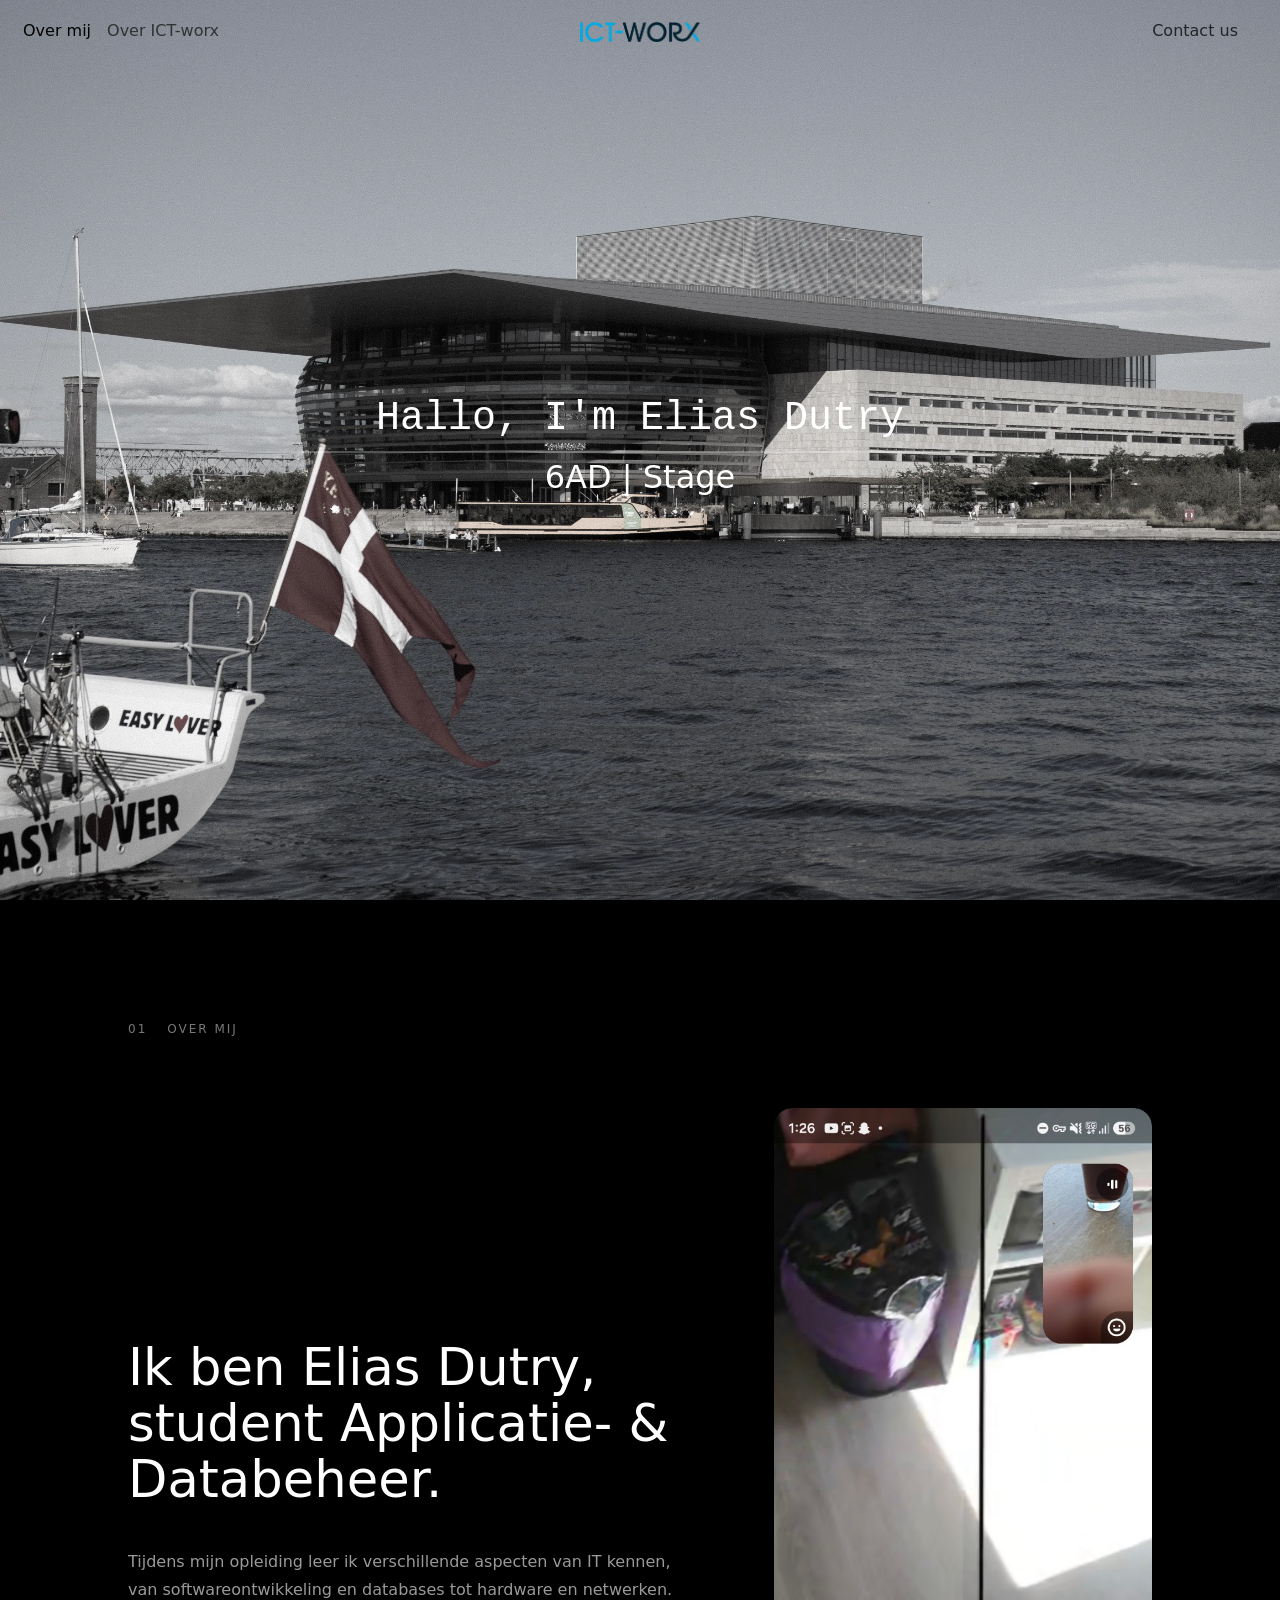
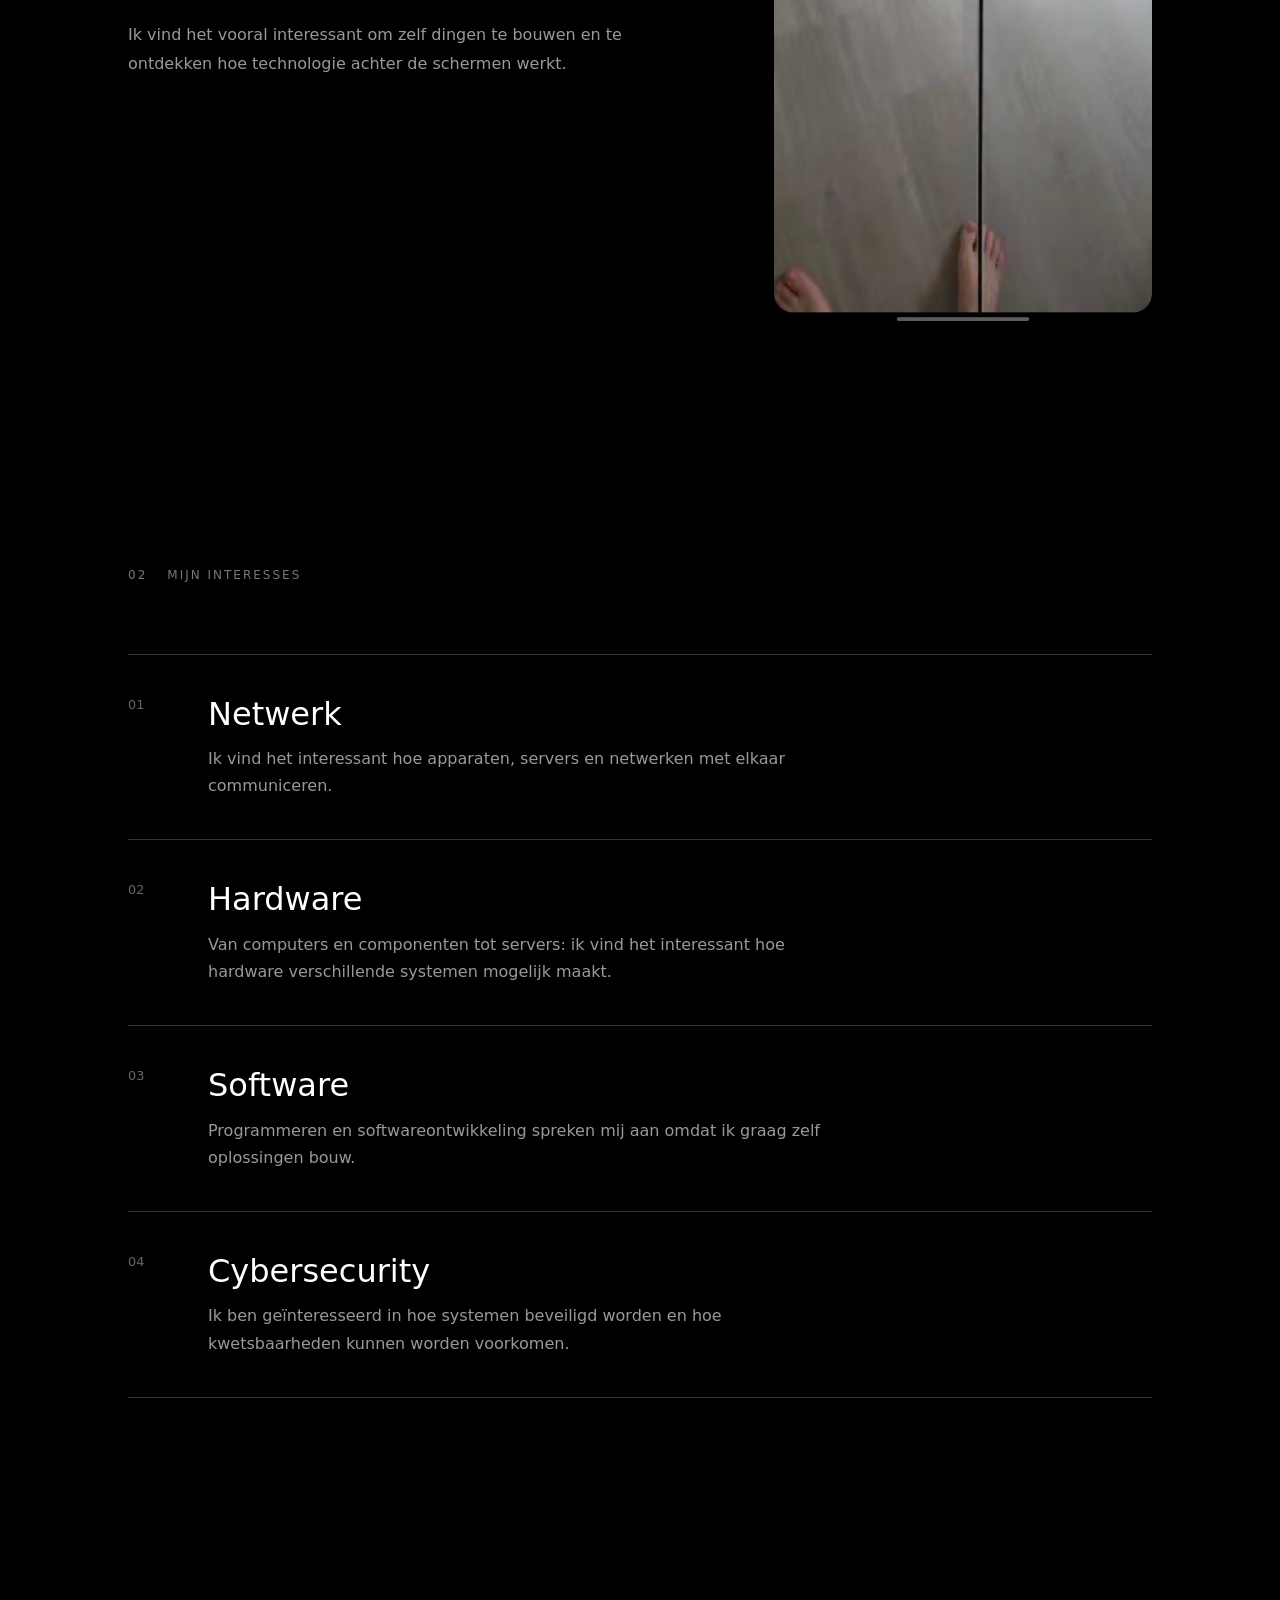
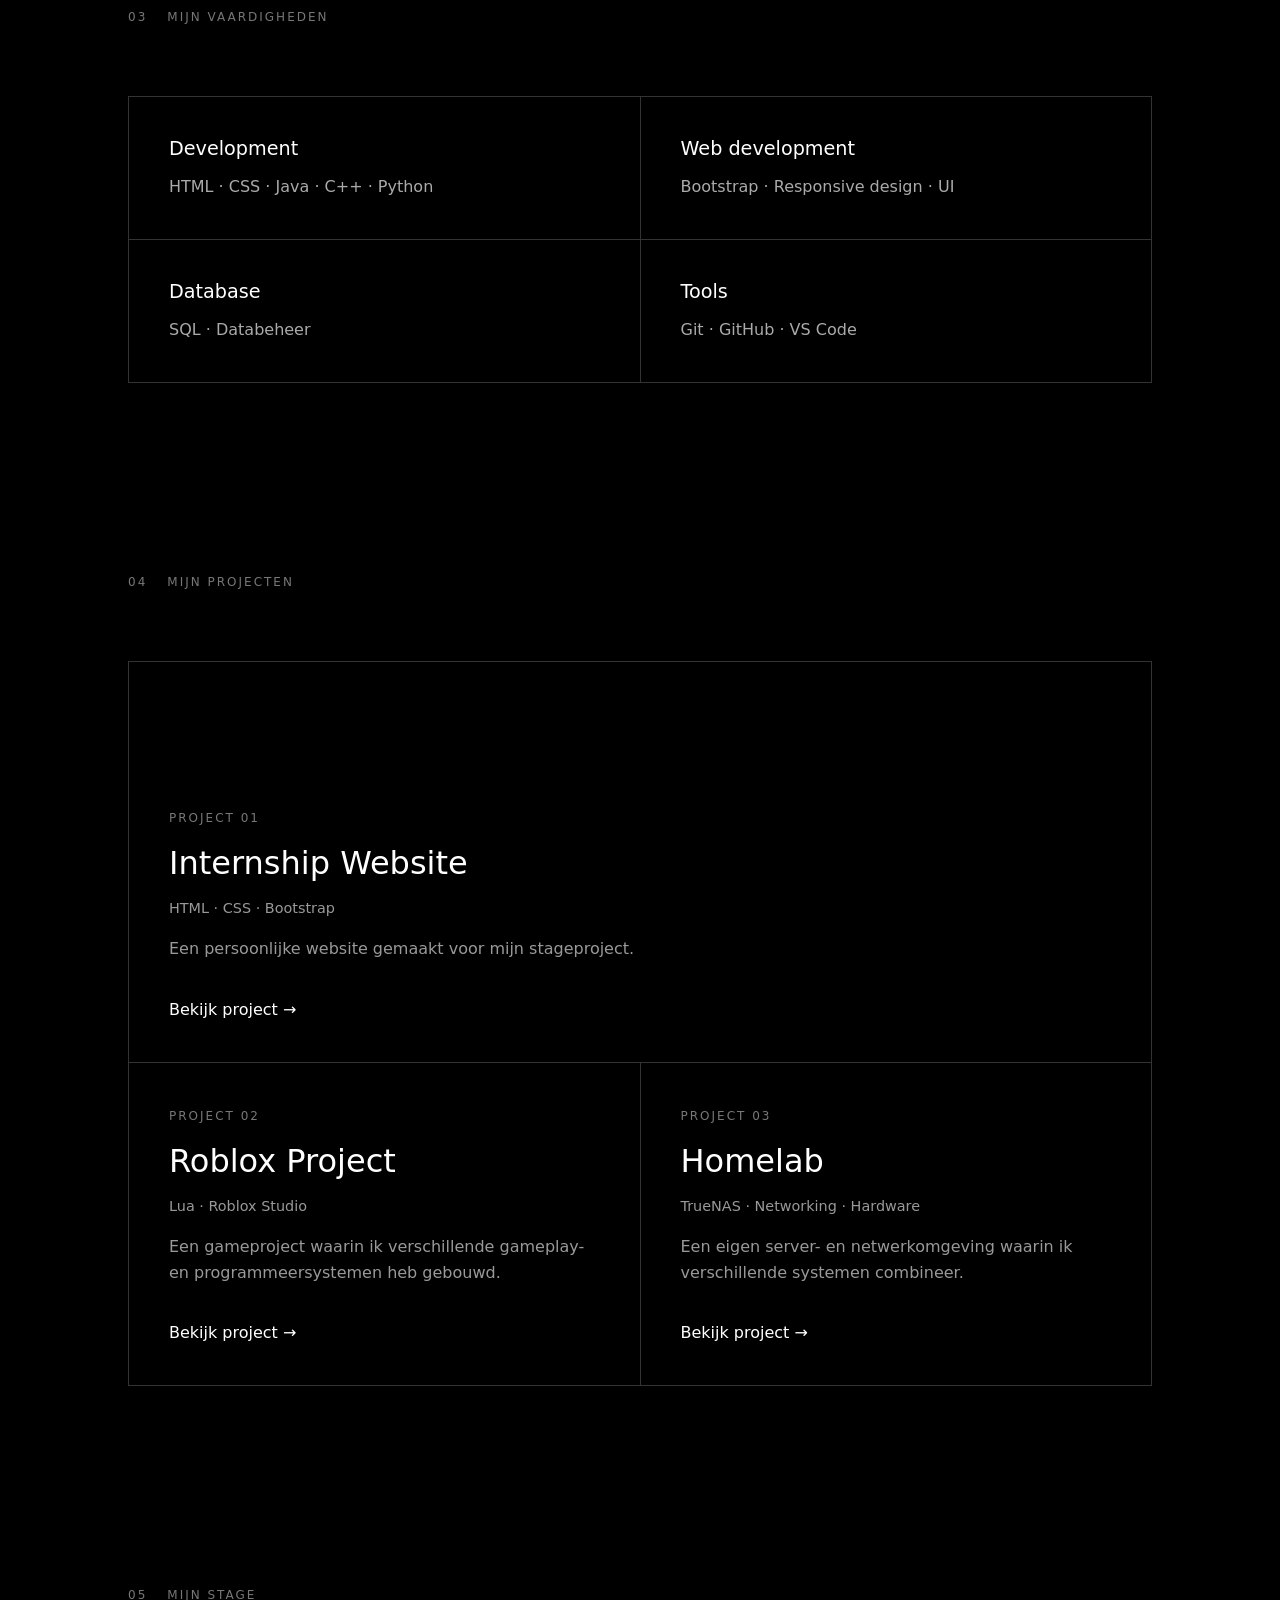
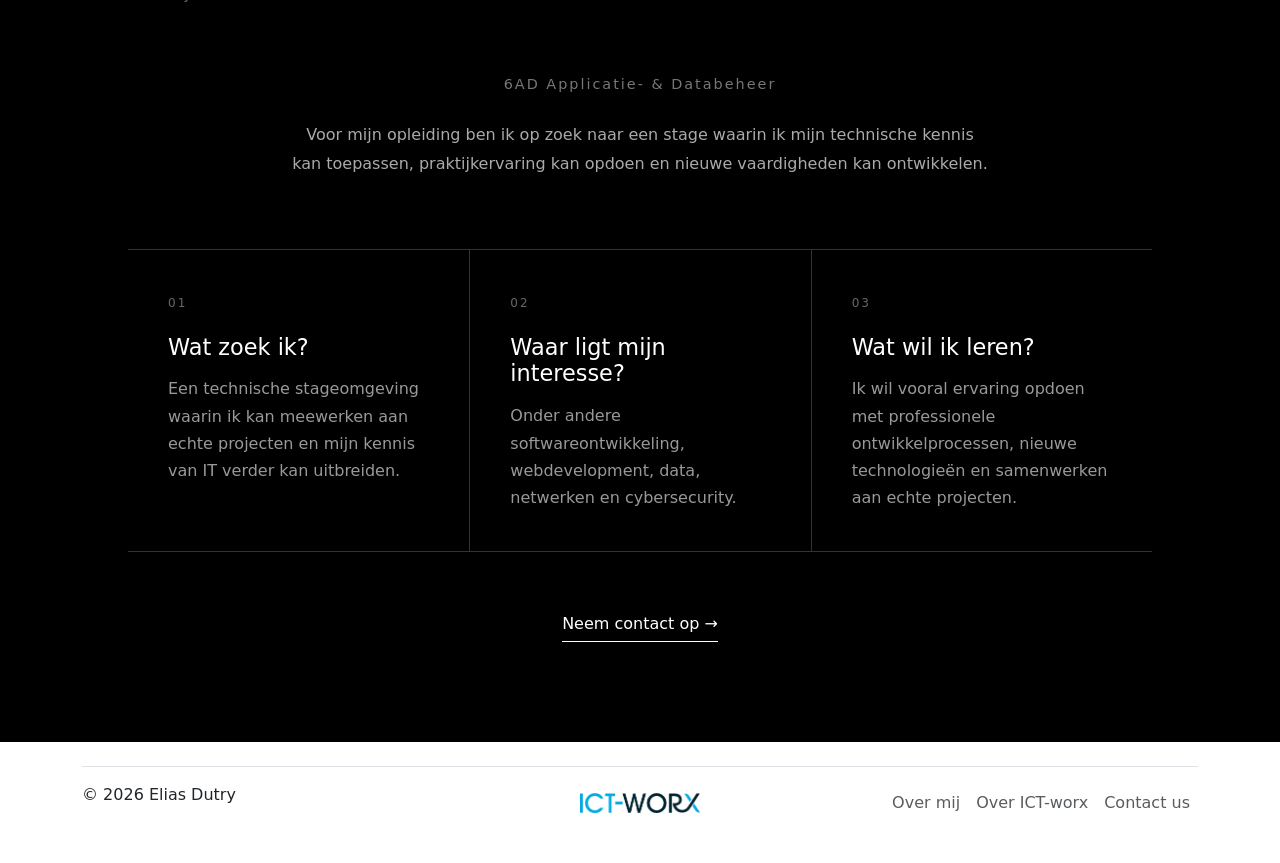
==== commit 0578fa72: "changes" ====
--- a/index.html
+++ b/index.html
@@ -56,7 +56,7 @@
                 </div>
         
                 <div class="about-image">
-                    <img src="afbeeldingen/martin.jpg" alt="Foto van Elias">
+                    <img src="afbeeldingen/Screenshot_20260827_132645_Snapchat.jpg" alt="Foto van Elias">
                 </div>
         
             </div>
@@ -127,7 +127,10 @@
 
         <section class="skills">
 
-            <h2 class="section-title">Mijn vaardigheden</h2>
+            <div class="section-label">
+                <span>03</span>
+                <span>MIJN VAARDIGHEDEN</span>
+            </div>
         
             <div class="skills-grid">
         
@@ -157,7 +160,10 @@
 
         <section class="projects">
 
-            <h2 class="section-title">Mijn projecten</h2>
+            <div class="section-label">
+                <span>04</span>
+                <span>MIJN PROJECTEN</span>
+            </div>
         
             <div class="projects-grid">
         
@@ -232,7 +238,10 @@
 
         <section class="internship">
 
-            <h2 class="section-title">Mijn stage</h2>
+            <div class="section-label">
+                <span>05</span>
+                <span>MIJN STAGE</span>
+            </div>
         
             <div class="internship-intro">
                 <p class="internship-subtitle">
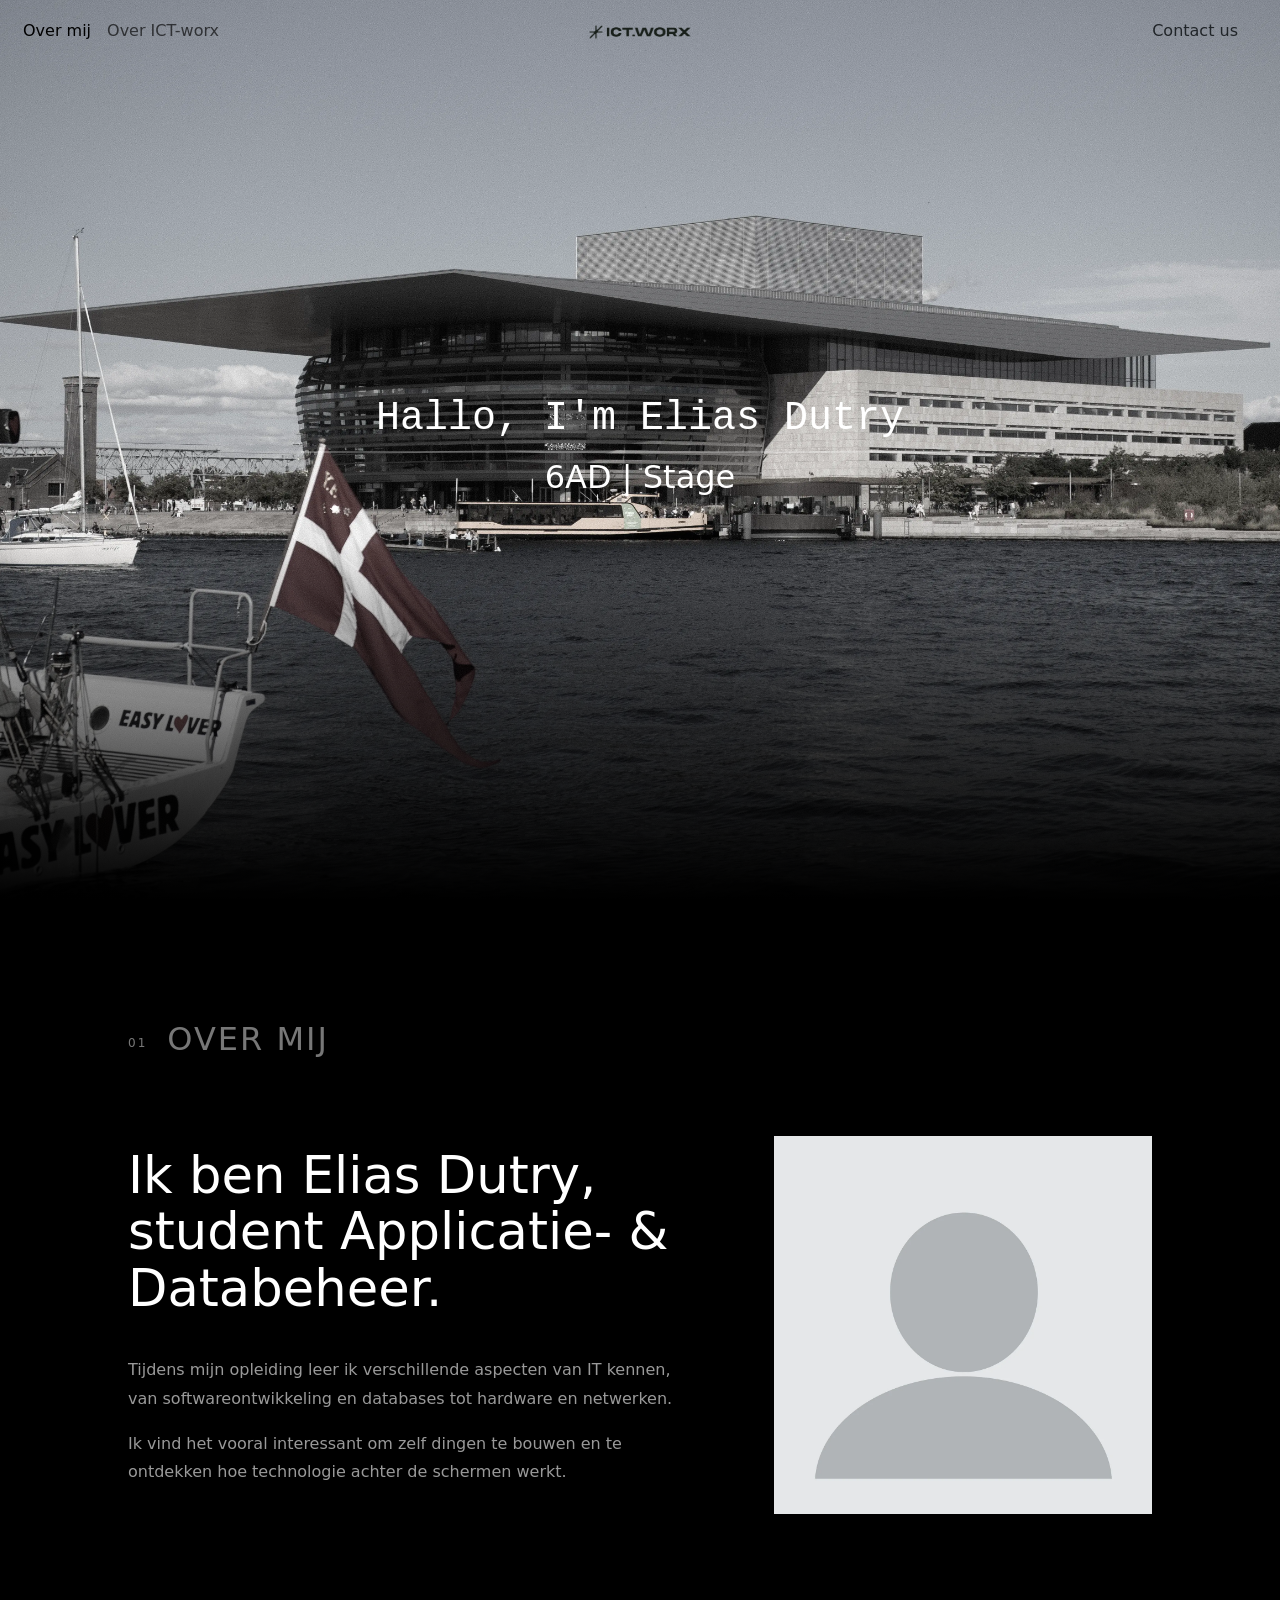
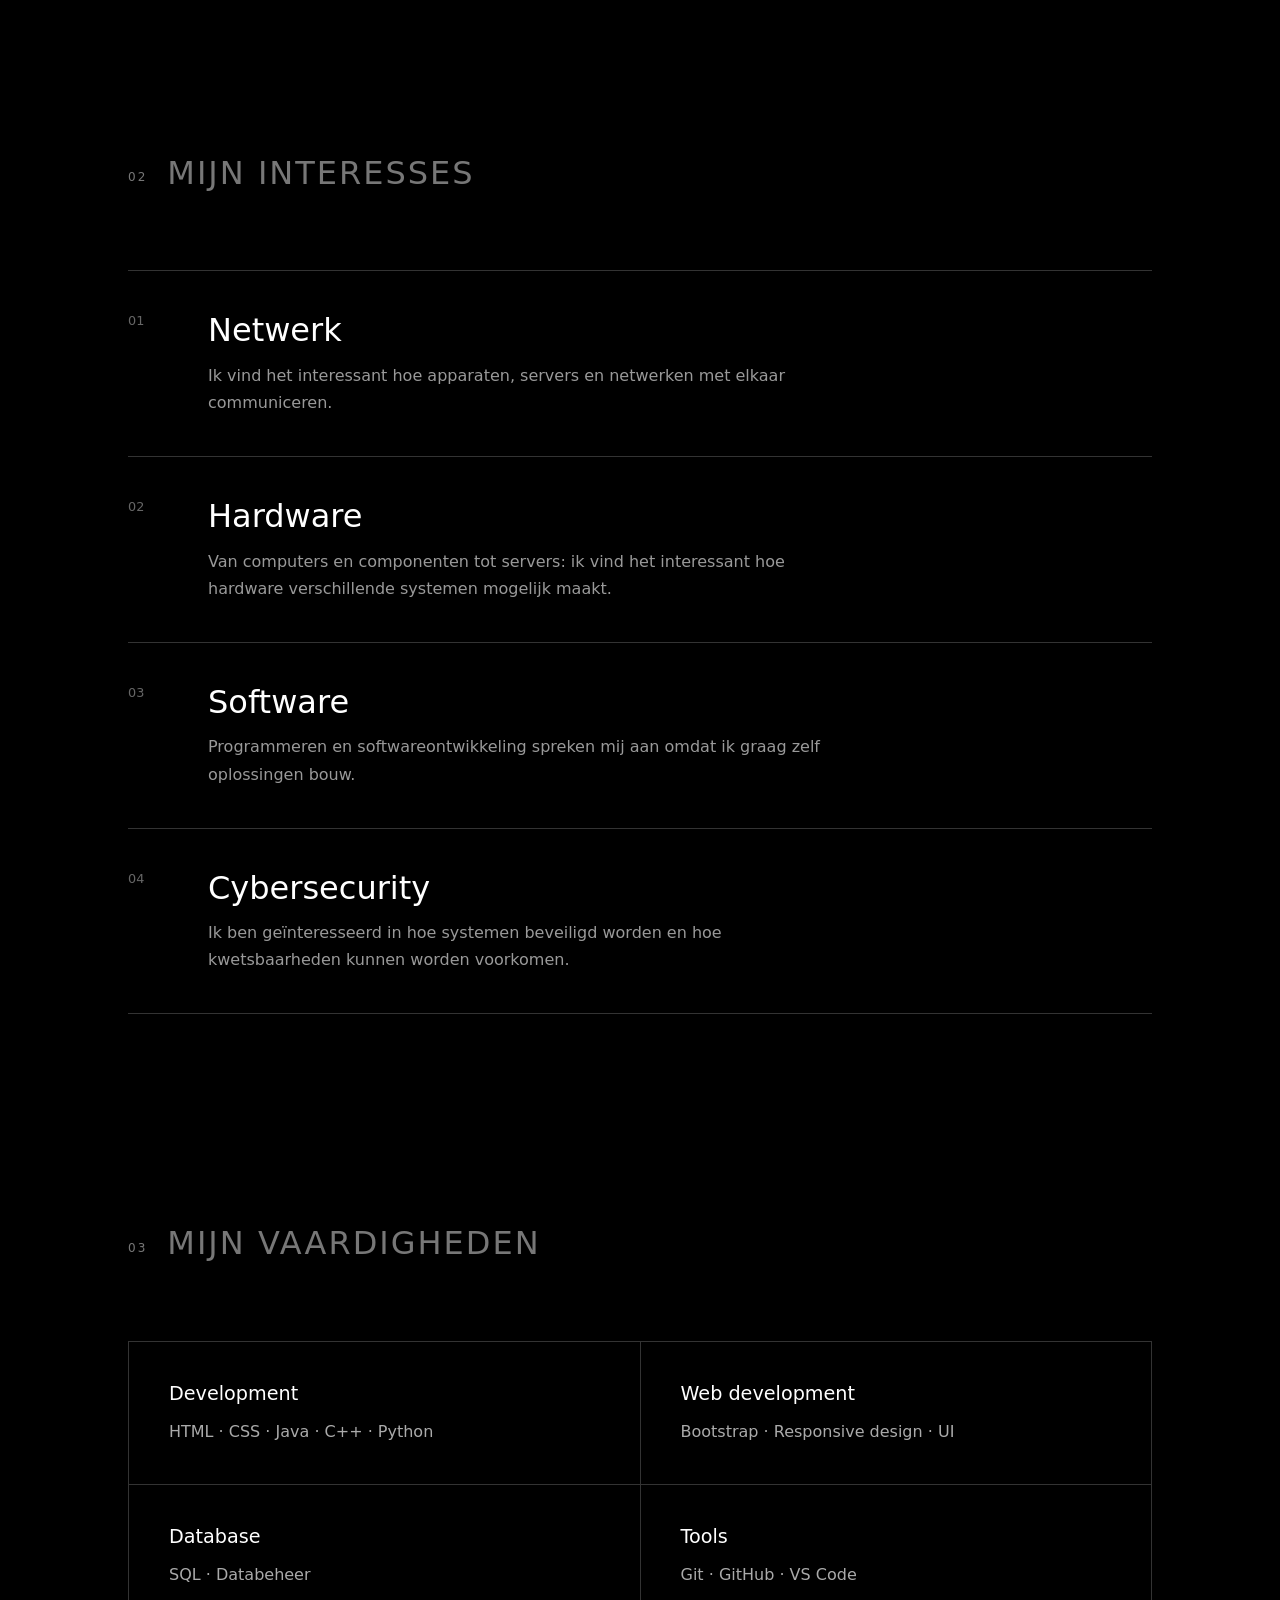
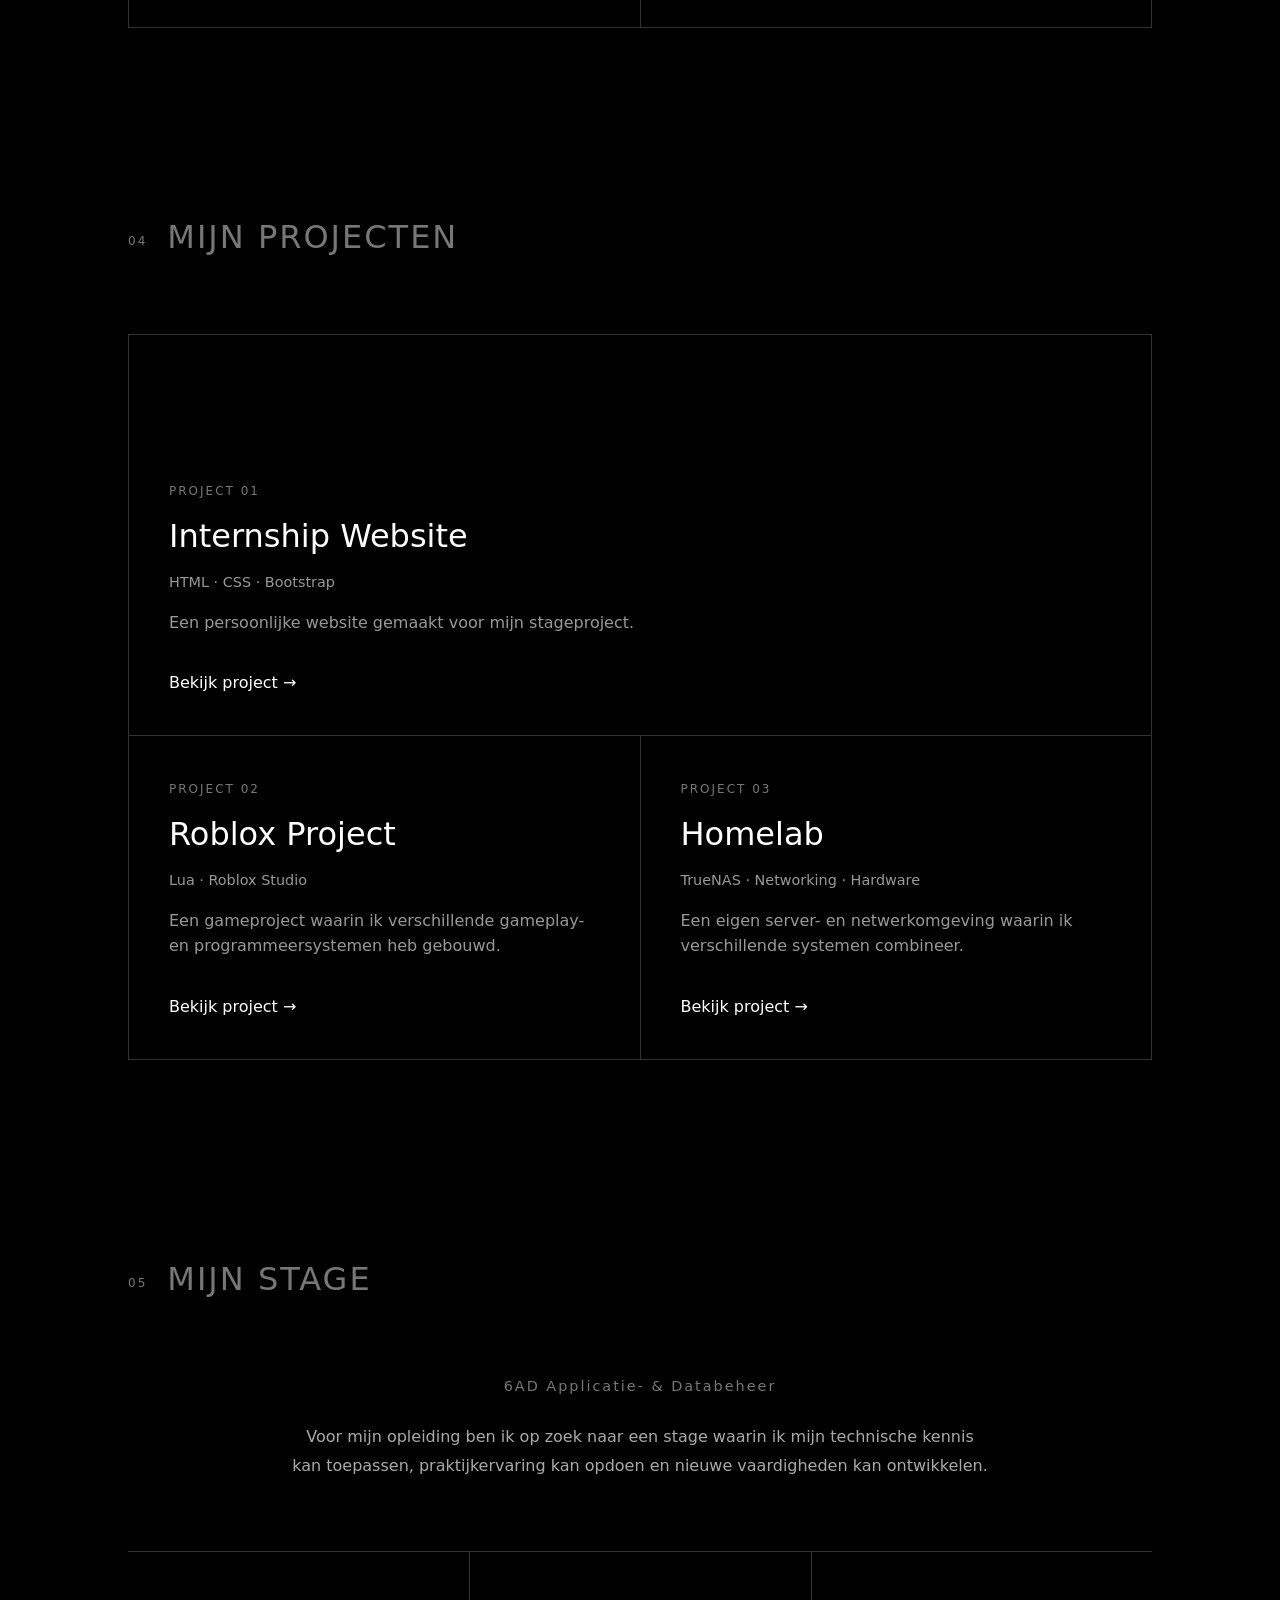
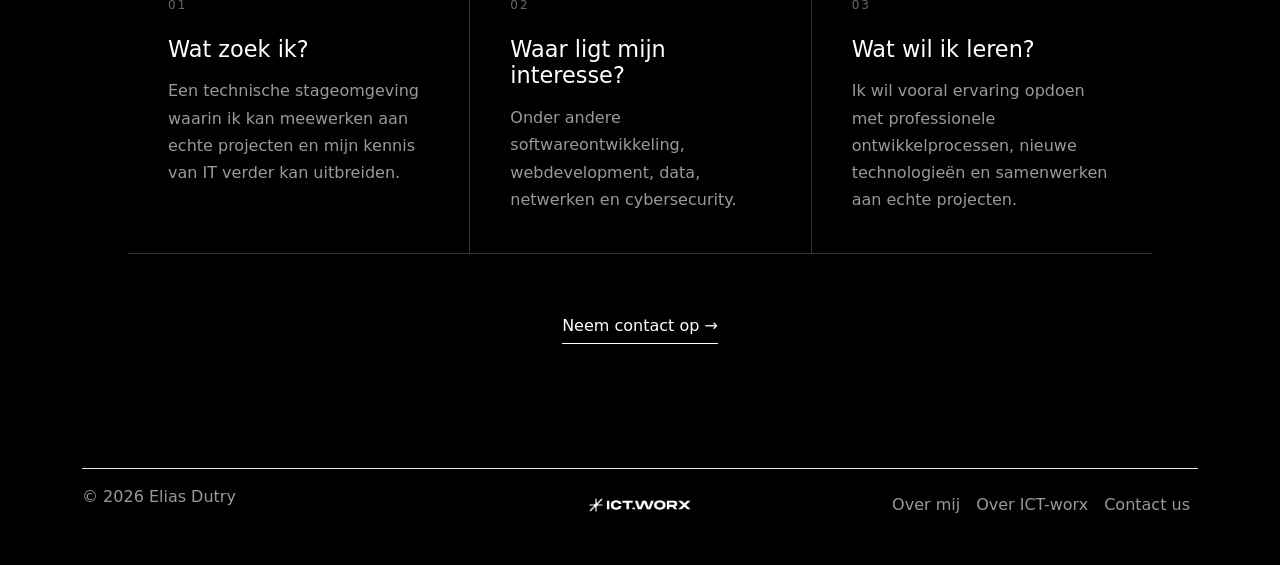
==== commit c43d355c: "Main page is done only partical effect later" ====
--- a/index.html
+++ b/index.html
@@ -30,51 +30,51 @@
 
             <div class="section-label">
                 <span>01</span>
-                <span>OVER MIJ</span>
-            </div>
-        
+                <span><h2>OVER MIJ</h2></span>
+            </div>
+
             <div class="about-grid">
-        
+
                 <div class="about-text">
-        
+
                     <h2>
                         Ik ben Elias Dutry,
                         student Applicatie- & Databeheer.
                     </h2>
-        
+
                     <p>
                         Tijdens mijn opleiding leer ik verschillende aspecten
                         van IT kennen, van softwareontwikkeling en databases
                         tot hardware en netwerken.
                     </p>
-        
+
                     <p>
                         Ik vind het vooral interessant om zelf dingen te bouwen
                         en te ontdekken hoe technologie achter de schermen werkt.
                     </p>
-        
-                </div>
-        
+
+                </div>
+
                 <div class="about-image">
-                    <img src="afbeeldingen/Screenshot_20260827_132645_Snapchat.jpg" alt="Foto van Elias">
-                </div>
-        
-            </div>
-        
+                    <img src="afbeeldingen/image.png" alt="Foto van Elias">
+                </div>
+
+            </div>
+
         </section>
 
         <section id="mijn-interesses" class="interests">
 
             <div class="section-label">
                 <span>02</span>
-                <span>MIJN INTERESSES</span>
-            </div>
-        
+                <span><h2>MIJN INTERESSES</h2></span>
+            </div>
+
             <div class="interest-list">
-        
+
                 <article class="interest-item">
                     <span class="interest-number">01</span>
-        
+
                     <div>
                         <h3>Netwerk</h3>
                         <p>
@@ -83,10 +83,10 @@
                         </p>
                     </div>
                 </article>
-        
+
                 <article class="interest-item">
                     <span class="interest-number">02</span>
-        
+
                     <div>
                         <h3>Hardware</h3>
                         <p>
@@ -96,10 +96,10 @@
                         </p>
                     </div>
                 </article>
-        
+
                 <article class="interest-item">
                     <span class="interest-number">03</span>
-        
+
                     <div>
                         <h3>Software</h3>
                         <p>
@@ -108,10 +108,10 @@
                         </p>
                     </div>
                 </article>
-        
+
                 <article class="interest-item">
                     <span class="interest-number">04</span>
-        
+
                     <div>
                         <h3>Cybersecurity</h3>
                         <p>
@@ -120,134 +120,136 @@
                         </p>
                     </div>
                 </article>
-        
-            </div>
-        
+
+            </div>
+
         </section>
 
         <section class="skills">
 
             <div class="section-label">
                 <span>03</span>
-                <span>MIJN VAARDIGHEDEN</span>
-            </div>
-        
+                <span><h2>MIJN VAARDIGHEDEN</h2></span>
+            </div>
+
             <div class="skills-grid">
-        
+
                 <div class="skill">
                     <h3>Development</h3>
                     <p>HTML · CSS · Java · C++ · Python</p>
                 </div>
-        
+
                 <div class="skill">
                     <h3>Web development</h3>
                     <p>Bootstrap · Responsive design · UI</p>
                 </div>
-        
+
                 <div class="skill">
                     <h3>Database</h3>
                     <p>SQL · Databeheer</p>
                 </div>
-        
+
                 <div class="skill">
                     <h3>Tools</h3>
                     <p>Git · GitHub · VS Code</p>
                 </div>
-        
-            </div>
-        
+
+            </div>
+
         </section>
 
         <section class="projects">
 
             <div class="section-label">
                 <span>04</span>
-                <span>MIJN PROJECTEN</span>
-            </div>
-        
+                <span>
+                    <h2>MIJN PROJECTEN</h2>
+                </span>
+            </div>
+
             <div class="projects-grid">
-        
+
                 <article class="project project-large">
                     <div class="project-content">
-        
+
                         <span class="project-number">PROJECT 01</span>
-        
+
                         <h3>Internship Website</h3>
-        
+
                         <p class="project-tech">
                             HTML · CSS · Bootstrap
                         </p>
-        
+
                         <p>
                             Een persoonlijke website gemaakt voor mijn
                             stageproject.
                         </p>
-        
-                        <a href="index.html">Bekijk project →</a>
-        
-                    </div>
-                </article>
-        
-        
+
+                        <a href="https://github.com/sipfazant/internship">Bekijk project →</a>
+
+                    </div>
+                </article>
+
+
                 <article class="project">
                     <div class="project-content">
-        
+
                         <span class="project-number">PROJECT 02</span>
-        
+
                         <h3>Roblox Project</h3>
-        
+
                         <p class="project-tech">
                             Lua · Roblox Studio
                         </p>
-        
+
                         <p>
                             Een gameproject waarin ik verschillende
                             gameplay- en programmeersystemen heb gebouwd.
                         </p>
-        
+
                         <a href="#">Bekijk project →</a>
-        
-                    </div>
-                </article>
-        
-        
+
+                    </div>
+                </article>
+
+
                 <article class="project">
                     <div class="project-content">
-        
+
                         <span class="project-number">PROJECT 03</span>
-        
+
                         <h3>Homelab</h3>
-        
+
                         <p class="project-tech">
                             TrueNAS · Networking · Hardware
                         </p>
-        
+
                         <p>
                             Een eigen server- en netwerkomgeving waarin
                             ik verschillende systemen combineer.
                         </p>
-        
+
                         <a href="#">Bekijk project →</a>
-        
-                    </div>
-                </article>
-        
-            </div>
-        
+
+                    </div>
+                </article>
+
+            </div>
+
         </section>
 
         <section class="internship">
 
             <div class="section-label">
                 <span>05</span>
-                <span>MIJN STAGE</span>
-            </div>
-        
+                <span><h2>MIJN STAGE</h2></span>
+            </div>
+
             <div class="internship-intro">
                 <p class="internship-subtitle">
                     6AD Applicatie- & Databeheer
                 </p>
-        
+
                 <p>
                     Voor mijn opleiding ben ik op zoek naar een stage
                     waarin ik mijn technische kennis kan toepassen,
@@ -255,53 +257,53 @@
                     kan ontwikkelen.
                 </p>
             </div>
-        
-        
+
+
             <div class="internship-grid">
-        
+
                 <div class="internship-item">
                     <span>01</span>
                     <h3>Wat zoek ik?</h3>
-        
+
                     <p>
                         Een technische stageomgeving waarin ik kan
                         meewerken aan echte projecten en mijn kennis
                         van IT verder kan uitbreiden.
                     </p>
                 </div>
-        
-        
+
+
                 <div class="internship-item">
                     <span>02</span>
                     <h3>Waar ligt mijn interesse?</h3>
-        
+
                     <p>
                         Onder andere softwareontwikkeling, webdevelopment,
                         data, netwerken en cybersecurity.
                     </p>
                 </div>
-        
-        
+
+
                 <div class="internship-item">
                     <span>03</span>
                     <h3>Wat wil ik leren?</h3>
-        
+
                     <p>
                         Ik wil vooral ervaring opdoen met professionele
                         ontwikkelprocessen, nieuwe technologieën en
                         samenwerken aan echte projecten.
                     </p>
                 </div>
-        
-            </div>
-        
-        
+
+            </div>
+
+
             <div class="internship-contact">
                 <a href="contact.html">
                     Neem contact op →
                 </a>
             </div>
-        
+
         </section>
     </main>
 
--- a/css/style.css
+++ b/css/style.css
@@ -1,6 +1,9 @@
 /*Logo aanpassen voor nav en footer*/
 .logo{
     height: 20px;
+}
+.logo-white {
+    display: none;
 }
     /*Alles voor de Nav*/
 /*Changes some aspects of the main nav bar. Later needed for the logo and contact us*/
@@ -46,13 +49,13 @@
     padding: 7px 15px;
 }
 
-/* Scrollbar */
-html {
-    scrollbar-width: none;
+/*Changes logo form black to white when going up*/
+.navbar.logo-light .logo-black {
+    display: none;
 }
 
-html::-webkit-scrollbar {
-    display: none;
+.navbar.logo-light .logo-white {
+    display: block;
 }
 
 #navbar {
@@ -70,7 +73,28 @@
     transform: translateY(-100%);
 }
 
-.navbar {
-    background: transparent !important;
-    border: none;
+.navbar.scrolled .nav-link{
+    color: #fff;
+}
+
+/* Scrollbar */
+html {
+    scrollbar-width: none;
+}
+
+html::-webkit-scrollbar {
+    display: none;
+}
+
+/*Footer CSS*/
+footer{
+    color: #999;
+}
+footer .nav-link {
+    color: #999;
+}
+
+footer .nav-link:hover,
+footer .nav-link:focus {
+    color: #fff;
 }
--- a/css/style-index.css
+++ b/css/style-index.css
@@ -1,3 +1,6 @@
+body{
+    background-color: #000;
+}
 .section-label {
     display: flex;
     gap: 20px;
@@ -12,7 +15,6 @@
 .about,
 .interests {
     padding: 120px 10%;
-    background-color: #000;
     color: #fff;
 }
 /* Everything for the Hero section */
@@ -23,11 +25,25 @@
     background-repeat: no-repeat;
     background-size: cover;
     background-position: center;
-    width: 100vw;
     height: 100vh;
     display: flex;
-    justify-content: center;
+    justify-content: center;    
     align-items: center;
+}
+
+#hero::after {
+    content: "";
+    position: absolute;
+    left: 0;
+    right: 0;
+    bottom: 0;
+    height: 40%;
+    background: linear-gradient(
+        to bottom,
+        transparent,
+        #000
+    );
+    pointer-events: none;
 }
 
 #hero div {
@@ -136,7 +152,6 @@
 /*Everything for the skills section*/
 .skills {
     padding: 90px 10%;
-    background-color: #000;
     color: #fff;
 }
 
@@ -165,7 +180,6 @@
 
 /*Everything for the projects section*/
 .projects {
-    background-color: #000;
     color: #fff;
     padding: 100px 10%;
 }
@@ -252,7 +266,6 @@
 }
 /*Everything for the internship section*/
 .internship {
-    background-color: #000;
     color: #fff;
     padding: 100px 10%;
 }
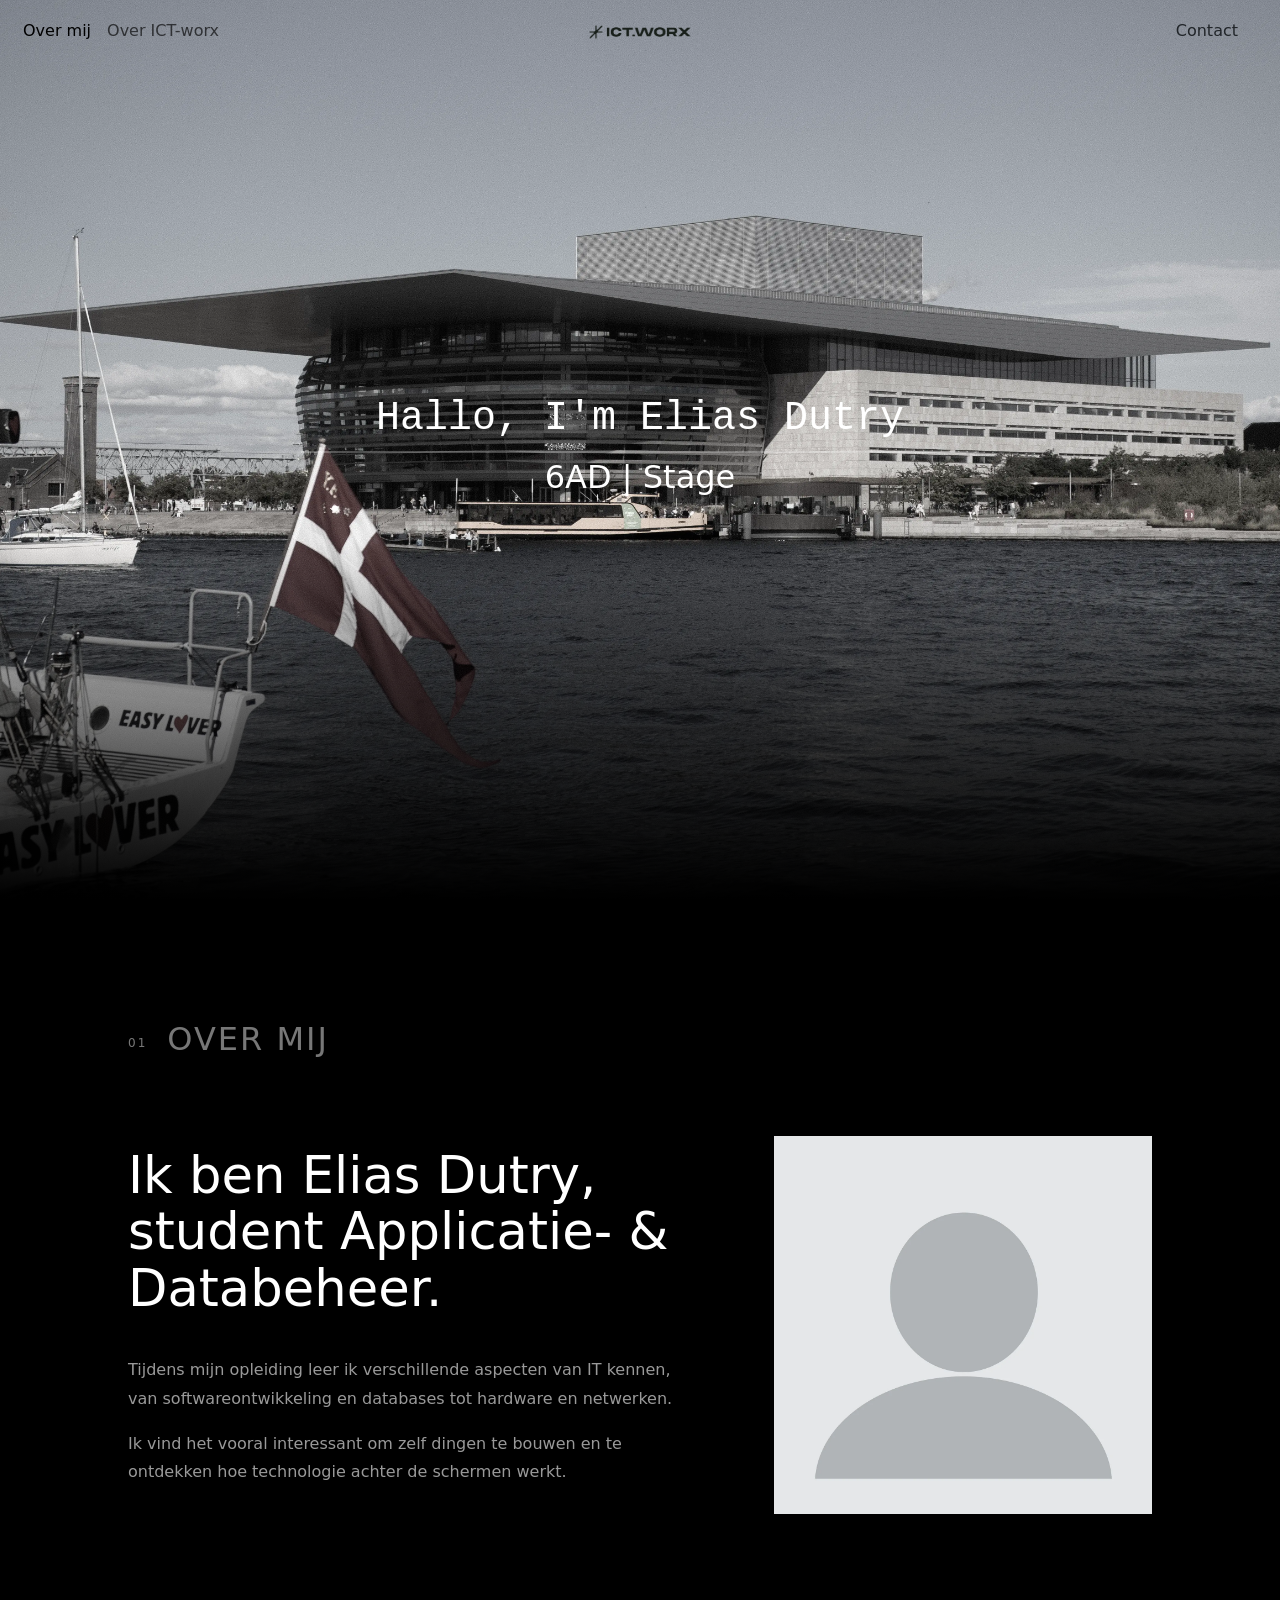
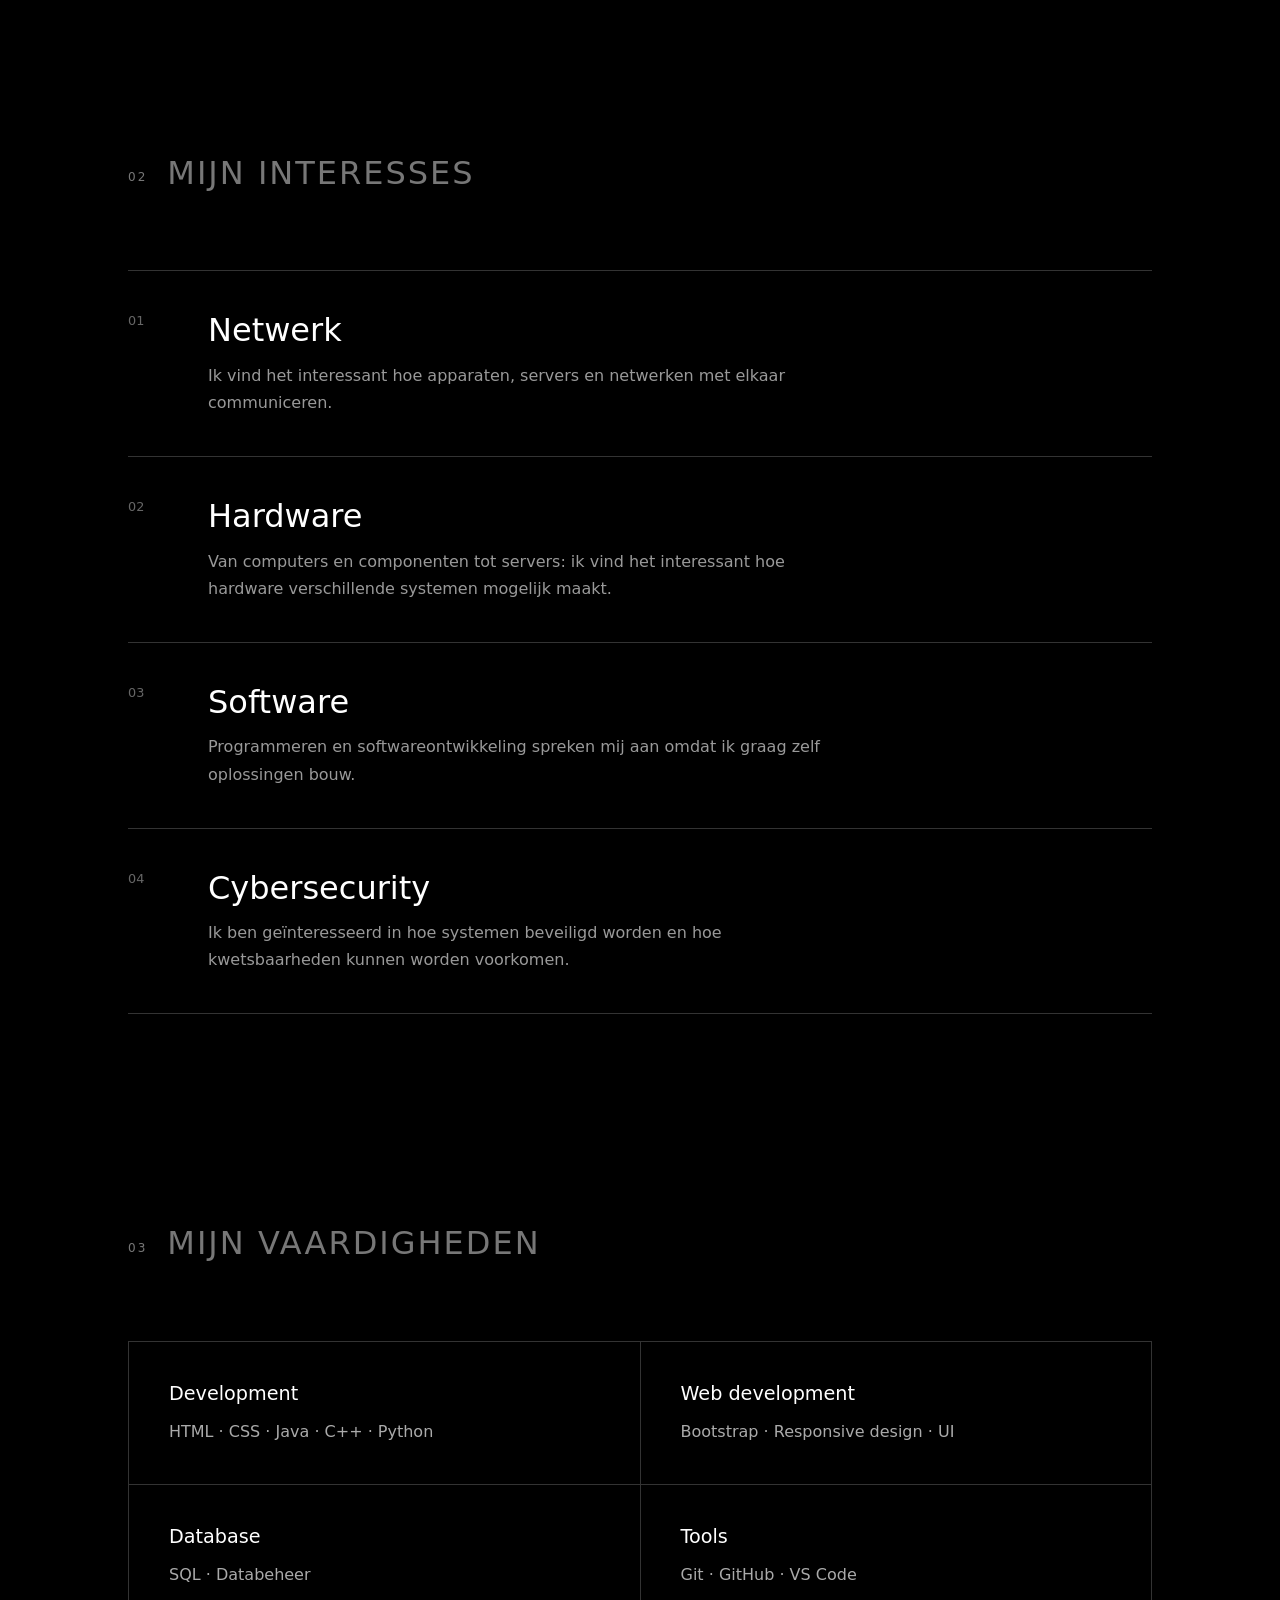
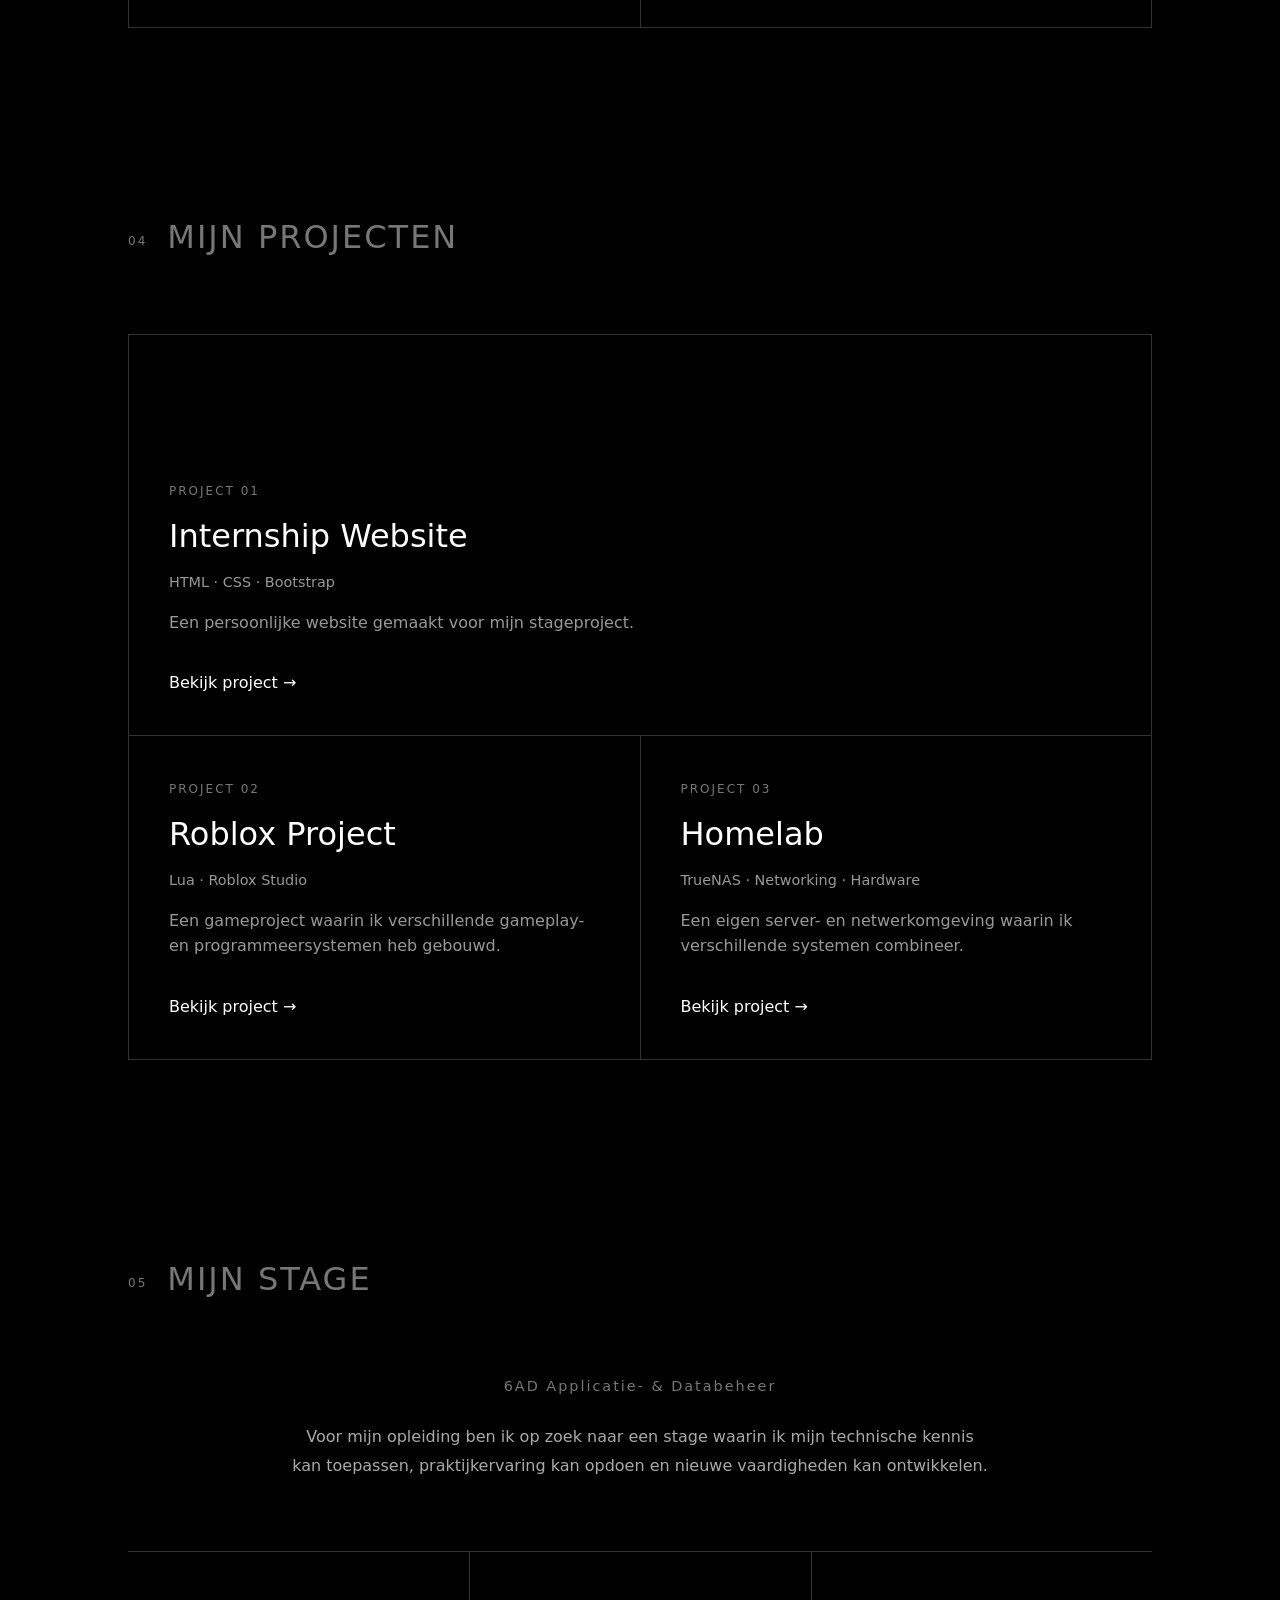
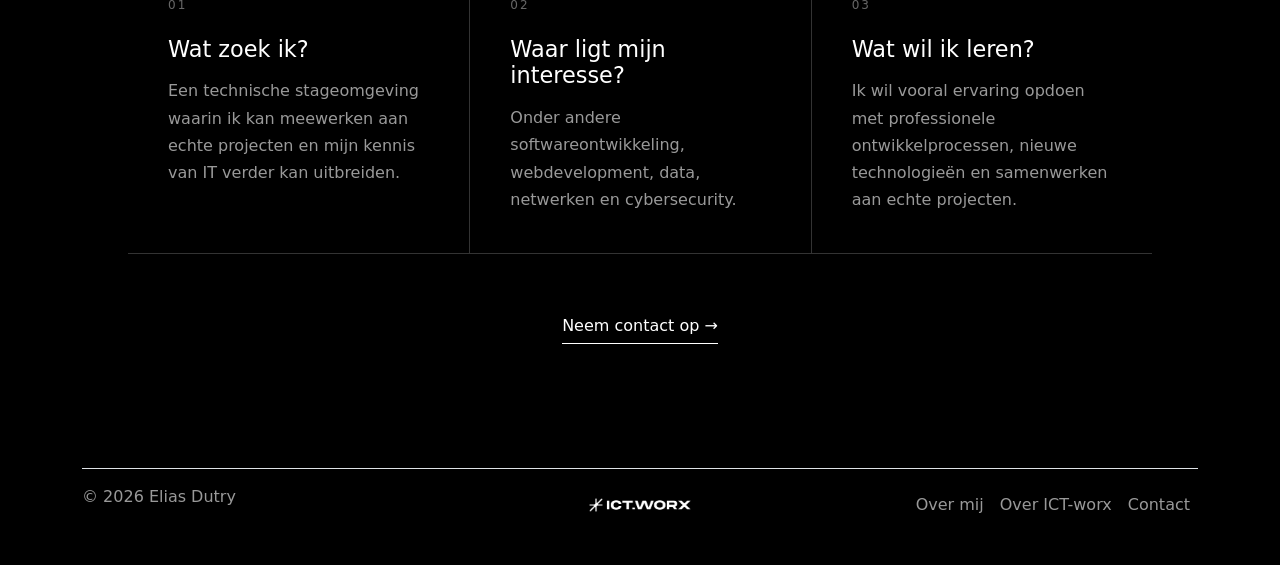
==== commit fe23b238: "DONE WITH VERSION 1!!!!!" ====
--- a/index.html
+++ b/index.html
@@ -4,7 +4,7 @@
 <head>
     <meta charset="UTF-8">
     <meta name="viewport" content="width=device-width, initial-scale=1.0">
-    <title>Over mij</title>
+    <title>Over mij | Elias Dutry</title>
 
     <!-- Bootstrap referance -->
     <script src="https://cdn.jsdelivr.net/npm/bootstrap@5.3.8/dist/js/bootstrap.bundle.min.js"></script>
@@ -30,7 +30,9 @@
 
             <div class="section-label">
                 <span>01</span>
-                <span><h2>OVER MIJ</h2></span>
+                <span>
+                    <h2>OVER MIJ</h2>
+                </span>
             </div>
 
             <div class="about-grid">
@@ -67,7 +69,9 @@
 
             <div class="section-label">
                 <span>02</span>
-                <span><h2>MIJN INTERESSES</h2></span>
+                <span>
+                    <h2>MIJN INTERESSES</h2>
+                </span>
             </div>
 
             <div class="interest-list">
@@ -129,7 +133,9 @@
 
             <div class="section-label">
                 <span>03</span>
-                <span><h2>MIJN VAARDIGHEDEN</h2></span>
+                <span>
+                    <h2>MIJN VAARDIGHEDEN</h2>
+                </span>
             </div>
 
             <div class="skills-grid">
@@ -242,7 +248,9 @@
 
             <div class="section-label">
                 <span>05</span>
-                <span><h2>MIJN STAGE</h2></span>
+                <span>
+                    <h2>MIJN STAGE</h2>
+                </span>
             </div>
 
             <div class="internship-intro">
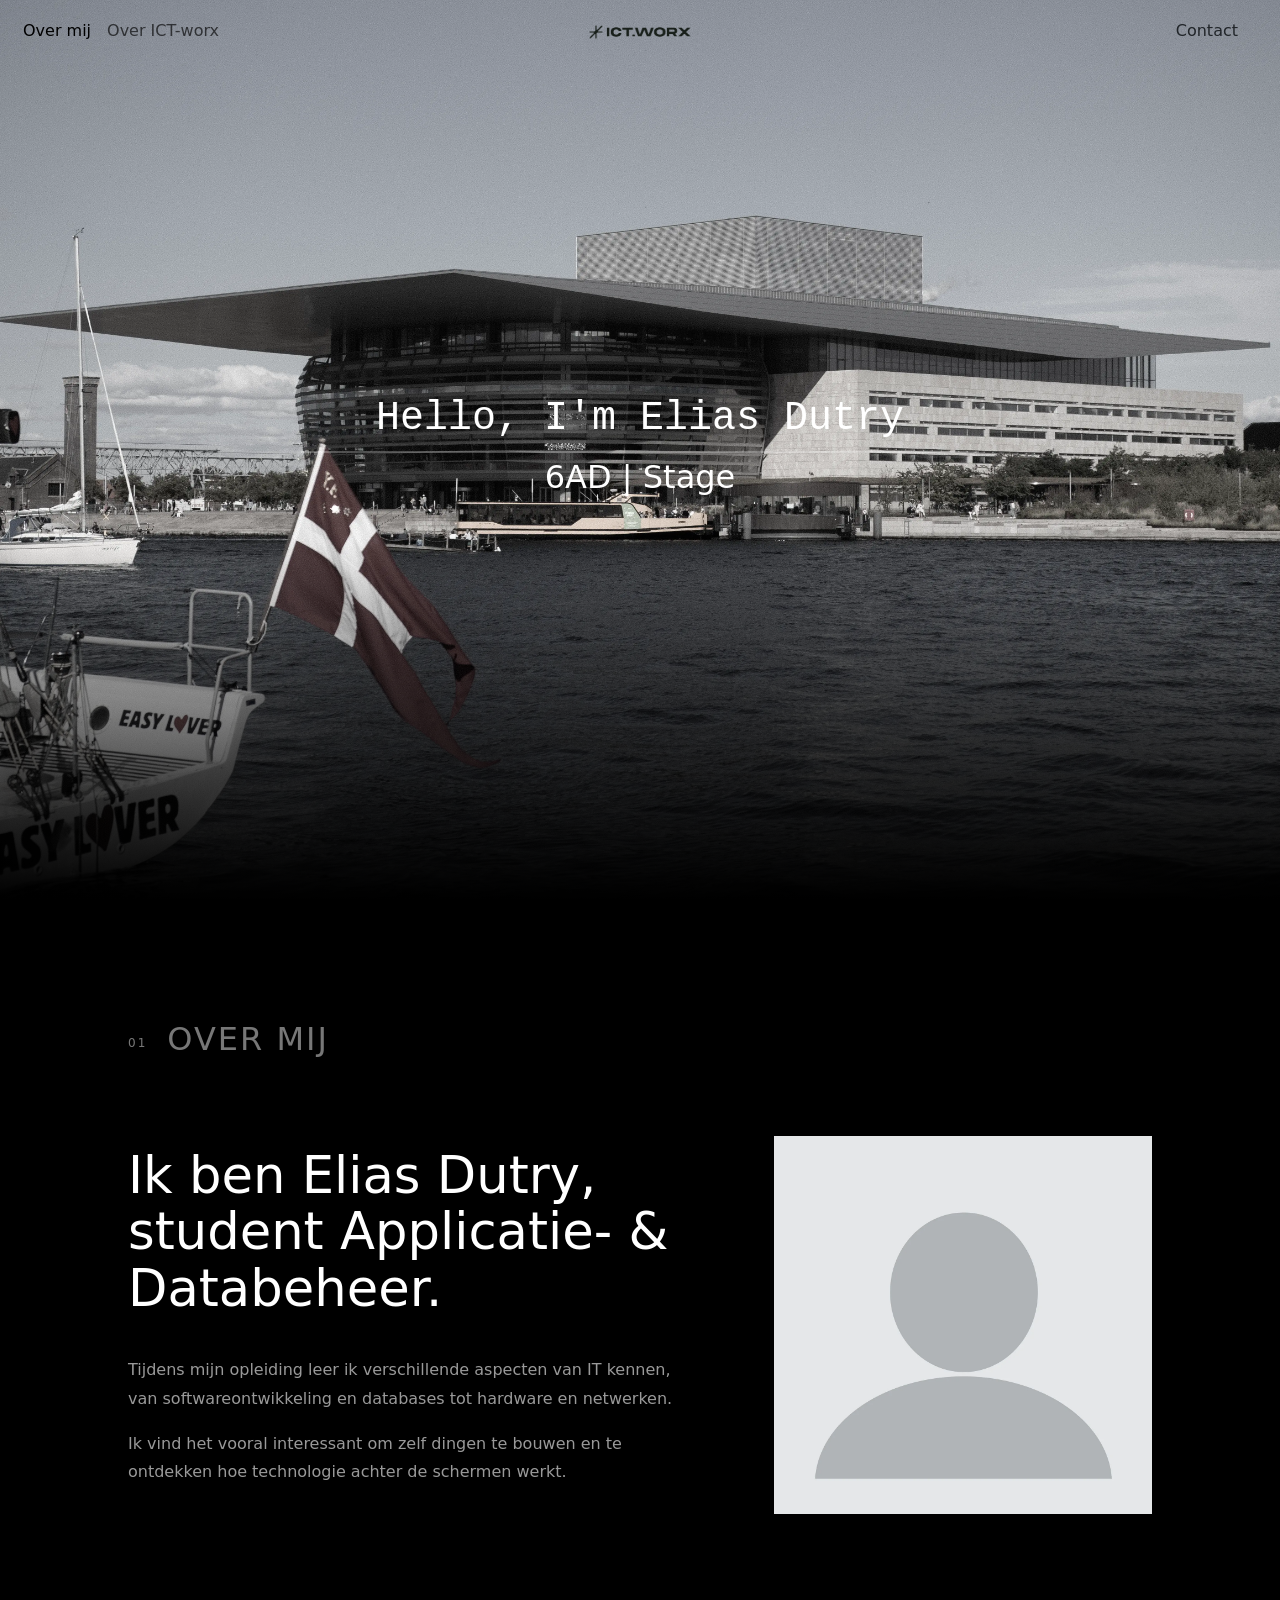
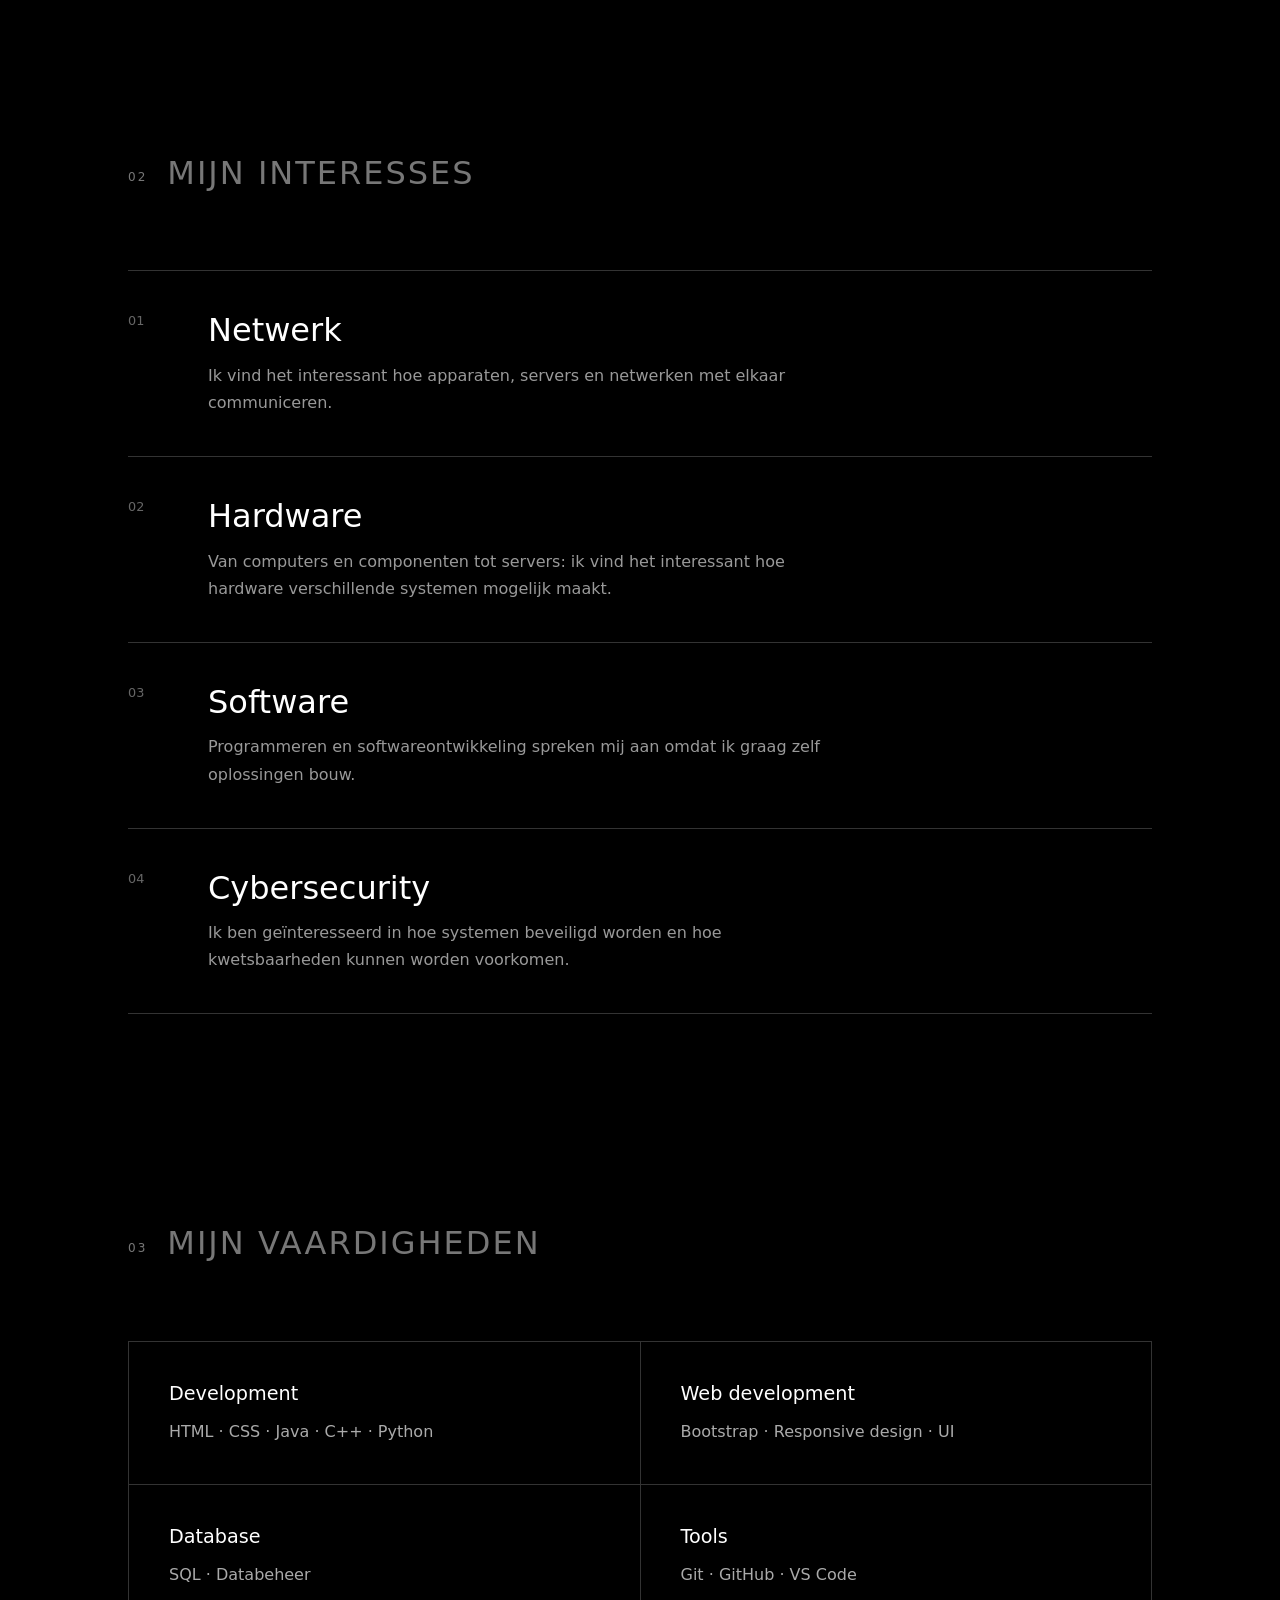
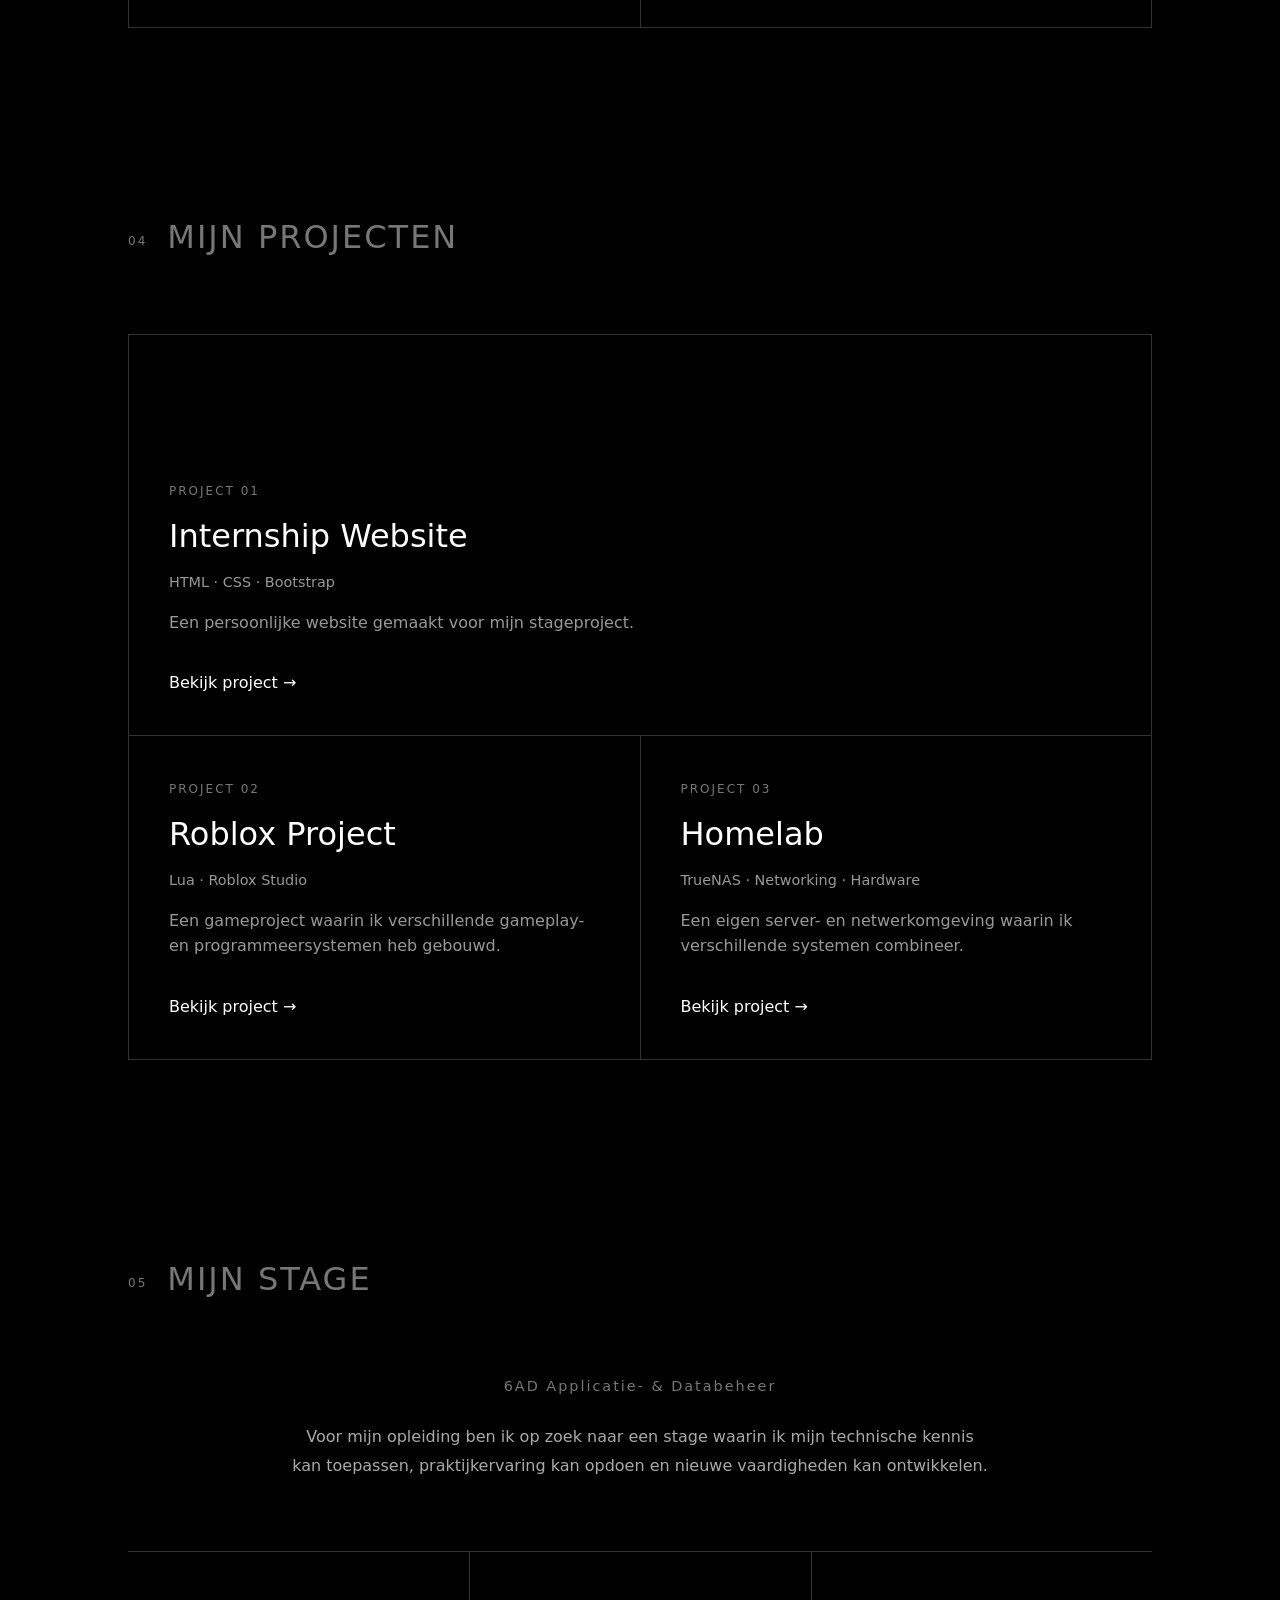
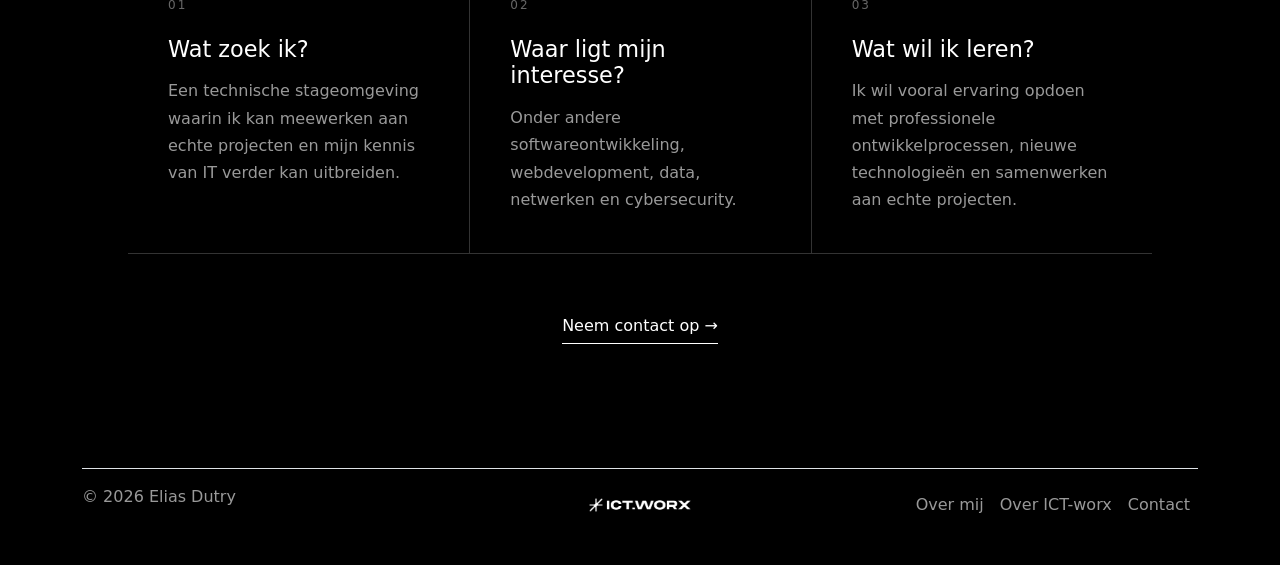
==== commit 3f9014c5: "Started with readme file" ====
--- a/index.html
+++ b/index.html
@@ -20,13 +20,13 @@
     <main>
         <section id="hero">
             <div class="px-4 py-5 text-center hero">
-                <h1>Hallo, I'm Elias Dutry</h1>
+                <h1>Hello, I'm Elias Dutry</h1>
                 <hr>
                 <h2>6AD | Stage</h2>
             </div>
         </section>
 
-        <section id="over-mij" class="about">
+        <section class="about">
 
             <div class="section-label">
                 <span>01</span>
@@ -65,7 +65,7 @@
 
         </section>
 
-        <section id="mijn-interesses" class="interests">
+        <section class="interests">
 
             <div class="section-label">
                 <span>02</span>
--- a/css/style-index.css
+++ b/css/style-index.css
@@ -63,7 +63,7 @@
     margin: 2px auto;
 }
 
-/* Everything for the Over-mij section */
+/* Everything for the Over mij section */
 .about-grid {
     display: grid;
     grid-template-columns: 1.2fr 0.8fr;
@@ -93,7 +93,7 @@
     display: block;
 }
 
-/* Everything for the Mijn-Interesses section */
+/* Everything for the Mijn interesses section */
 .interest-list {
     border-top: 1px solid #333;
 }
